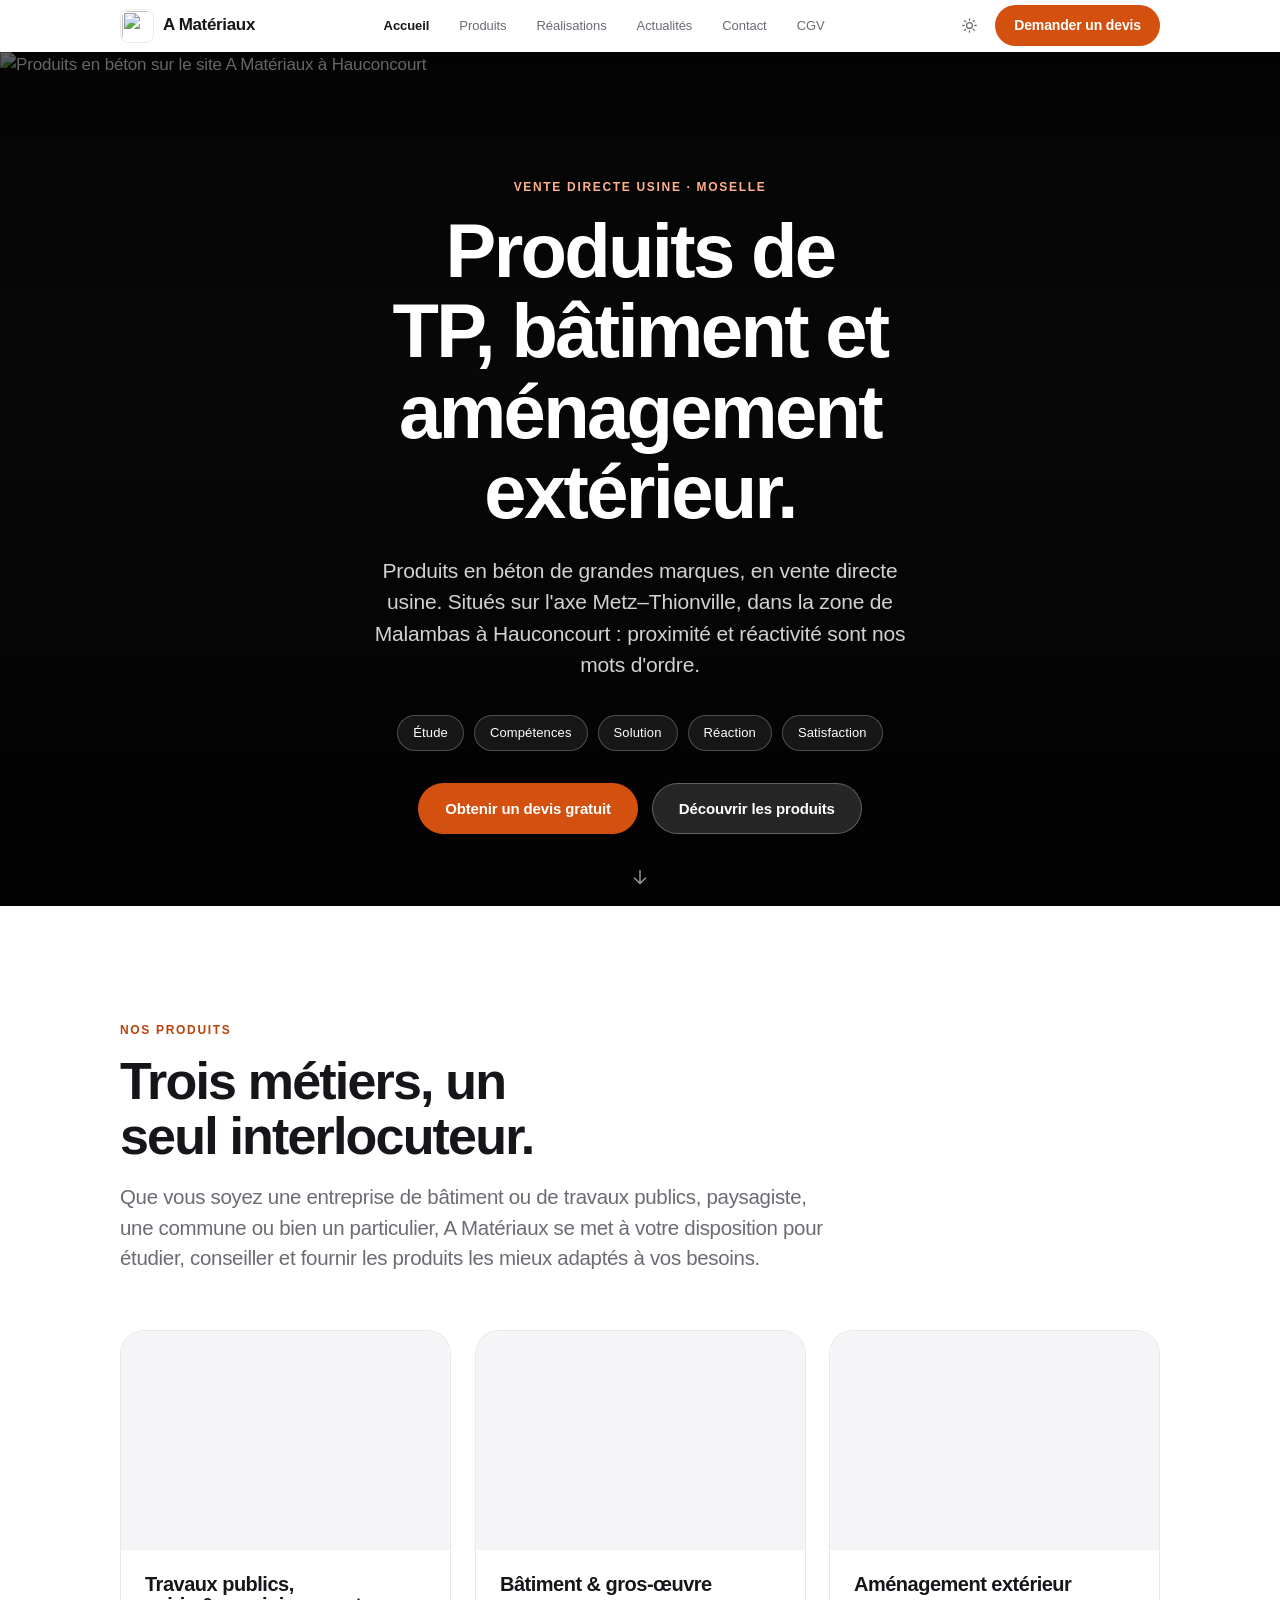
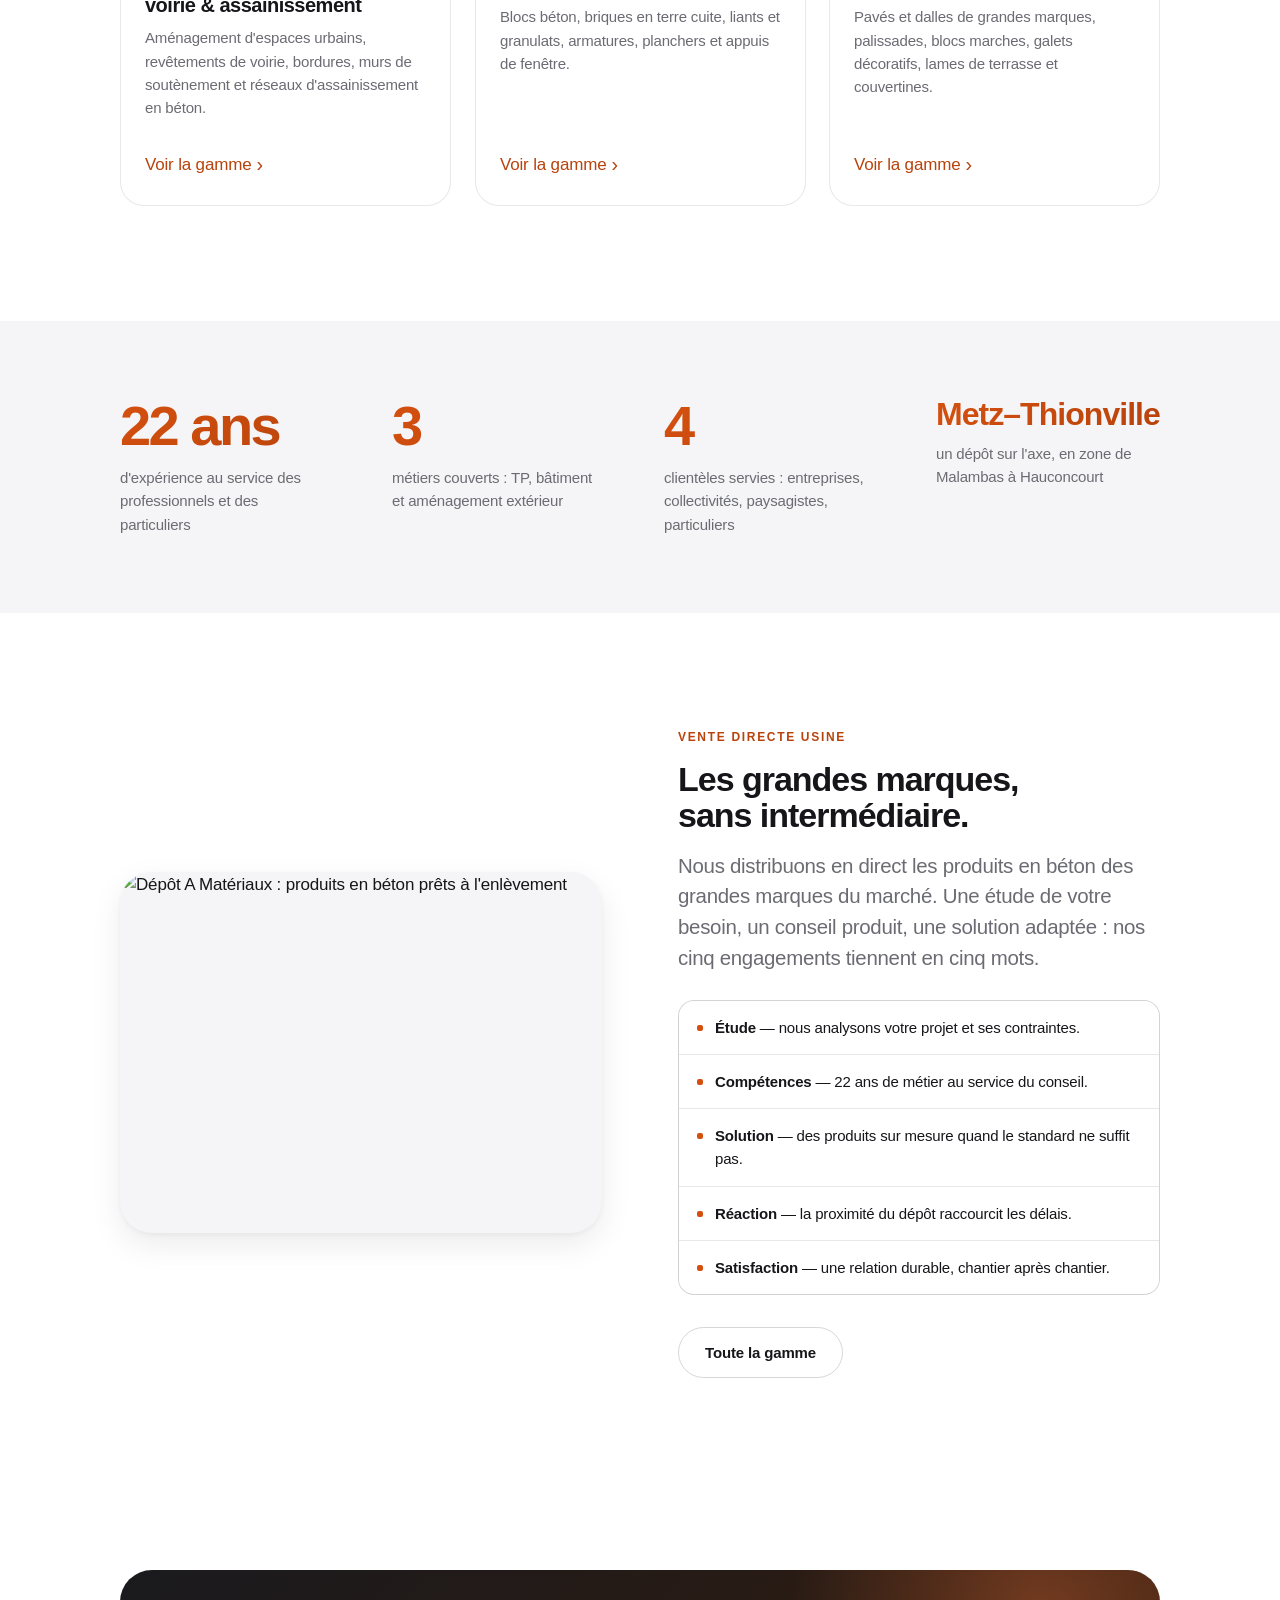
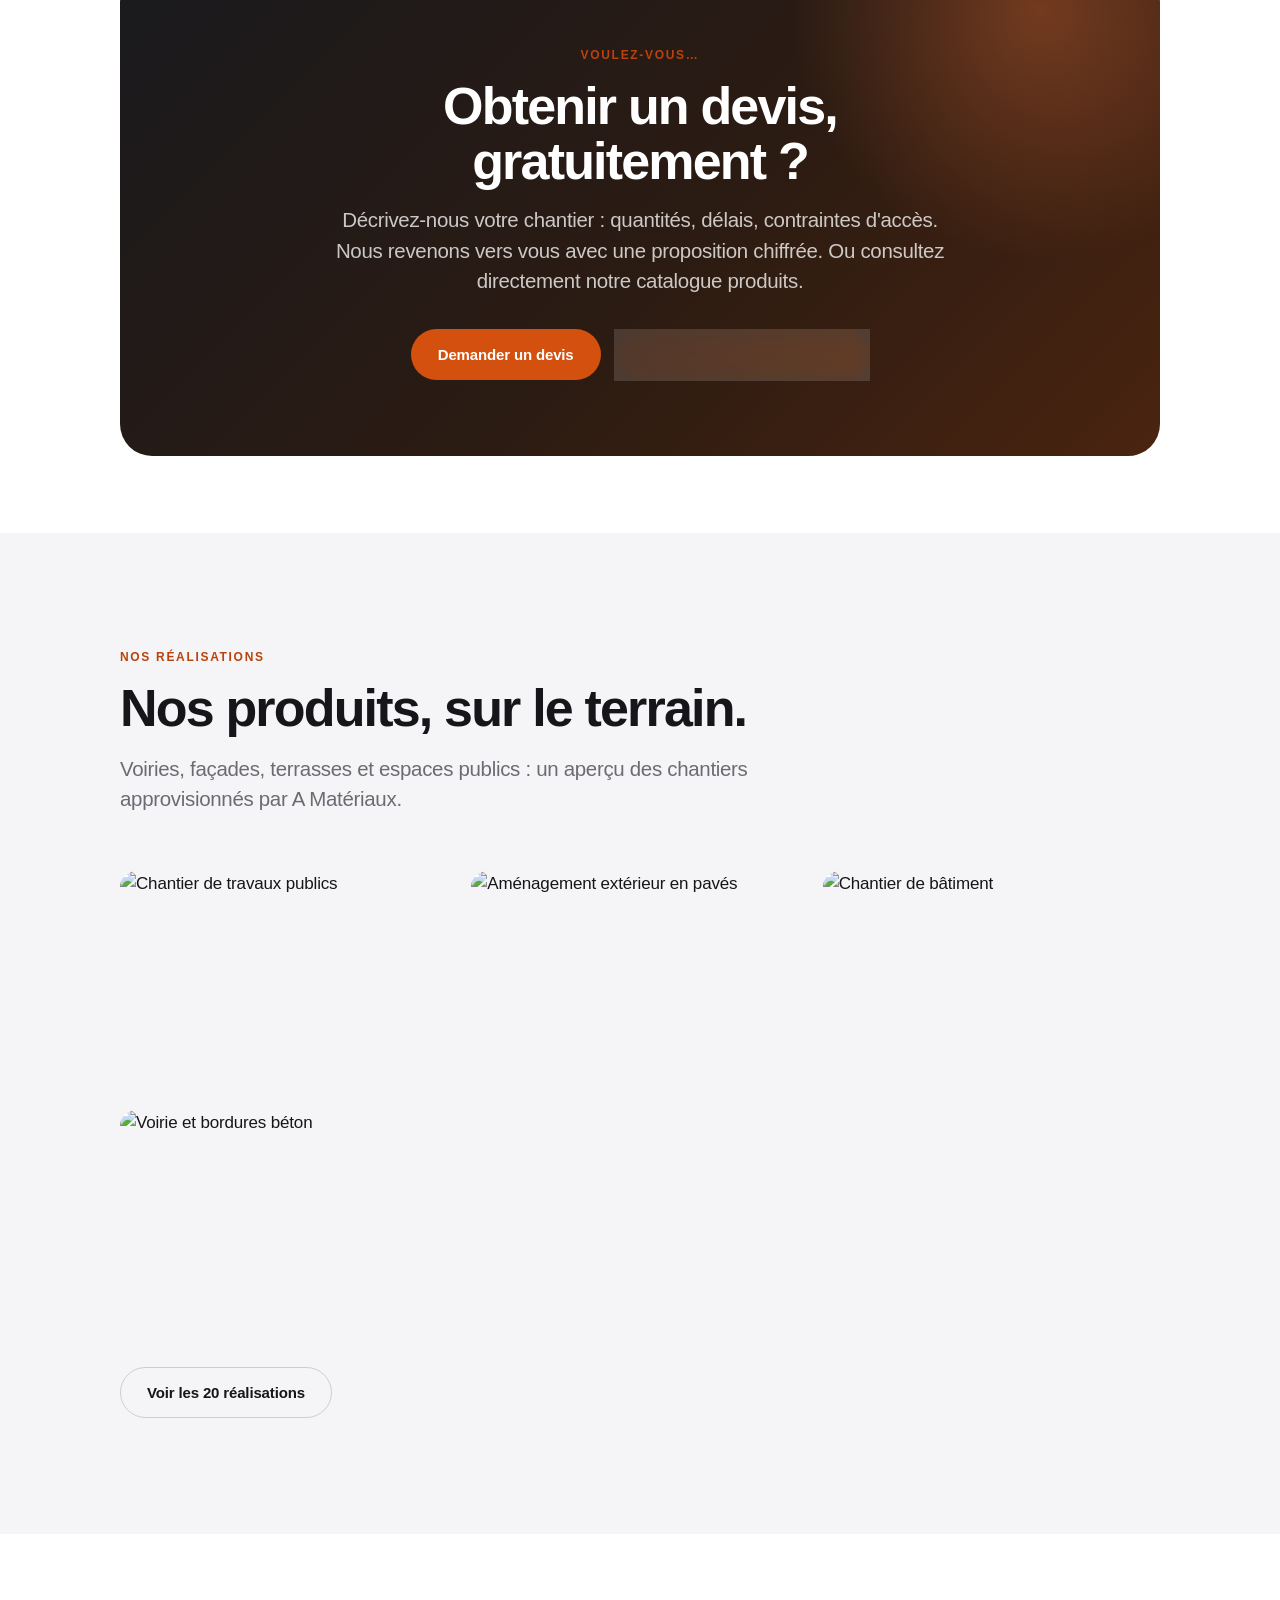
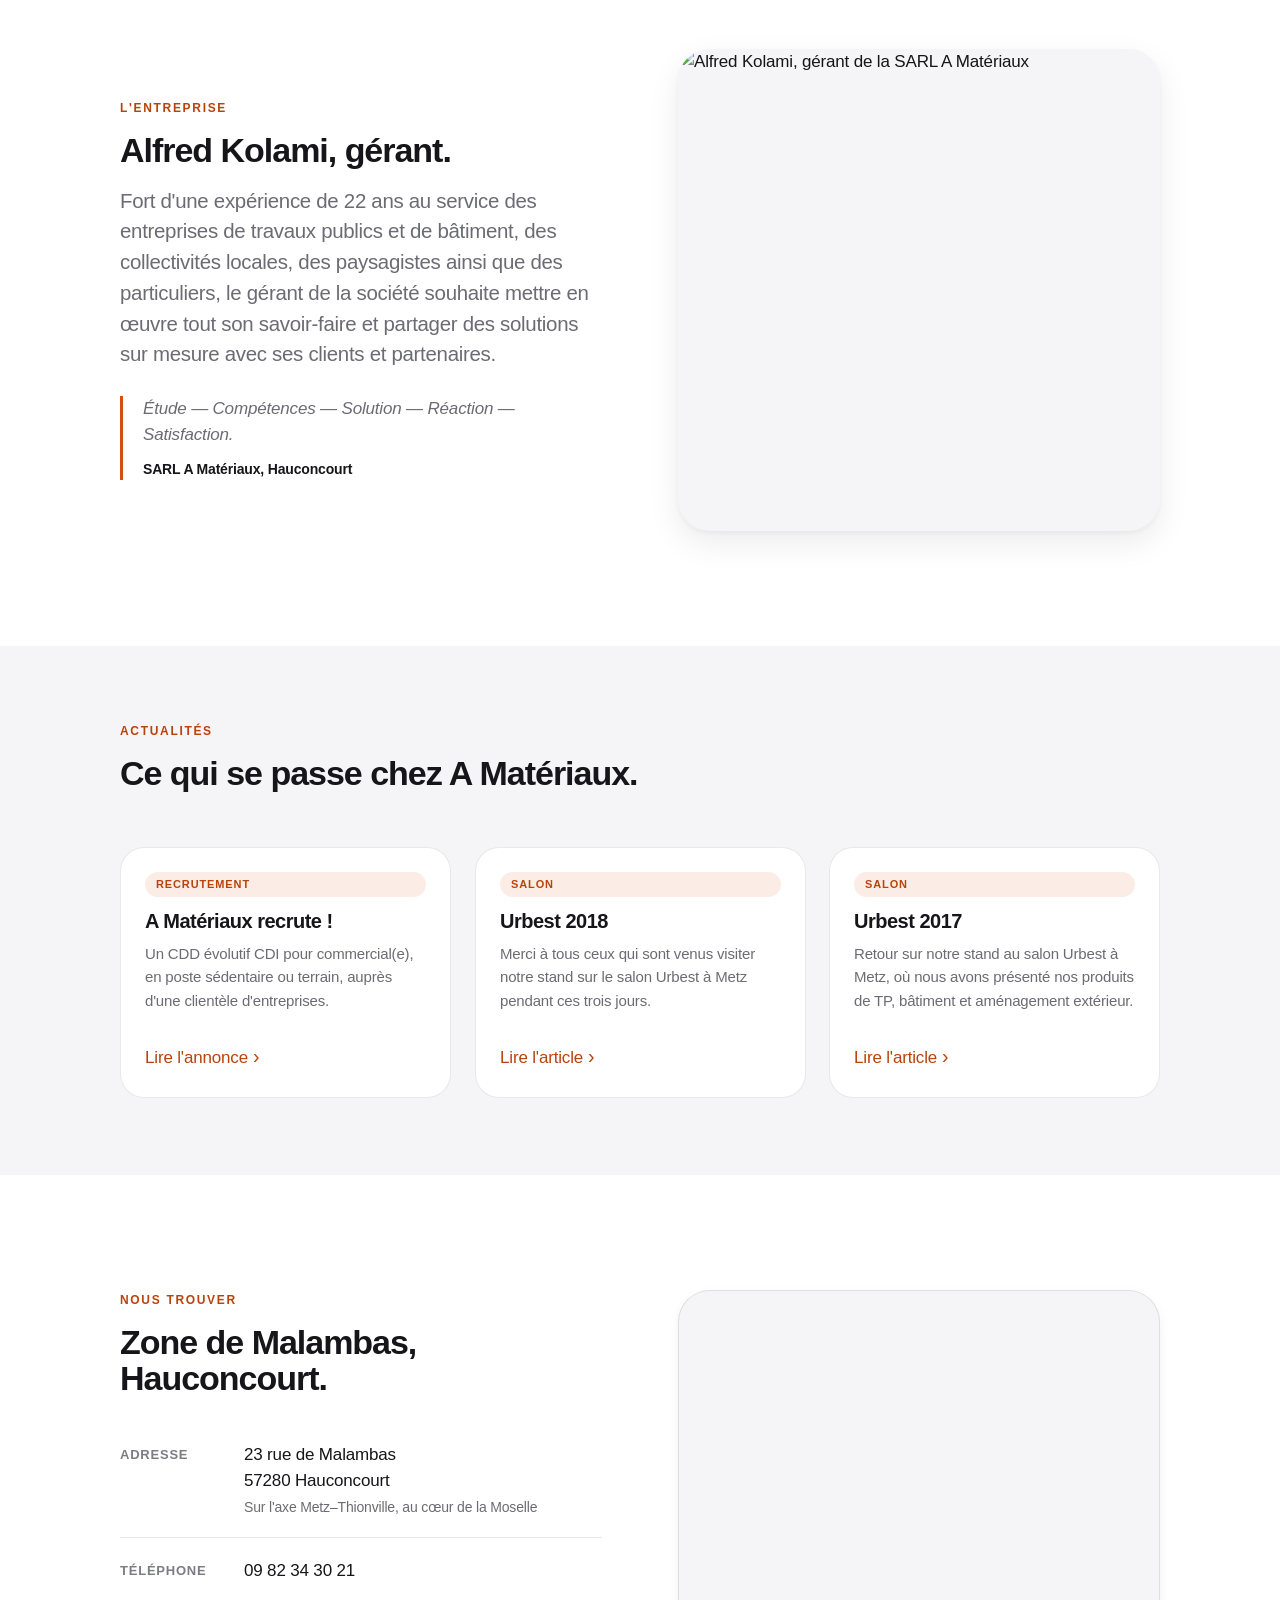
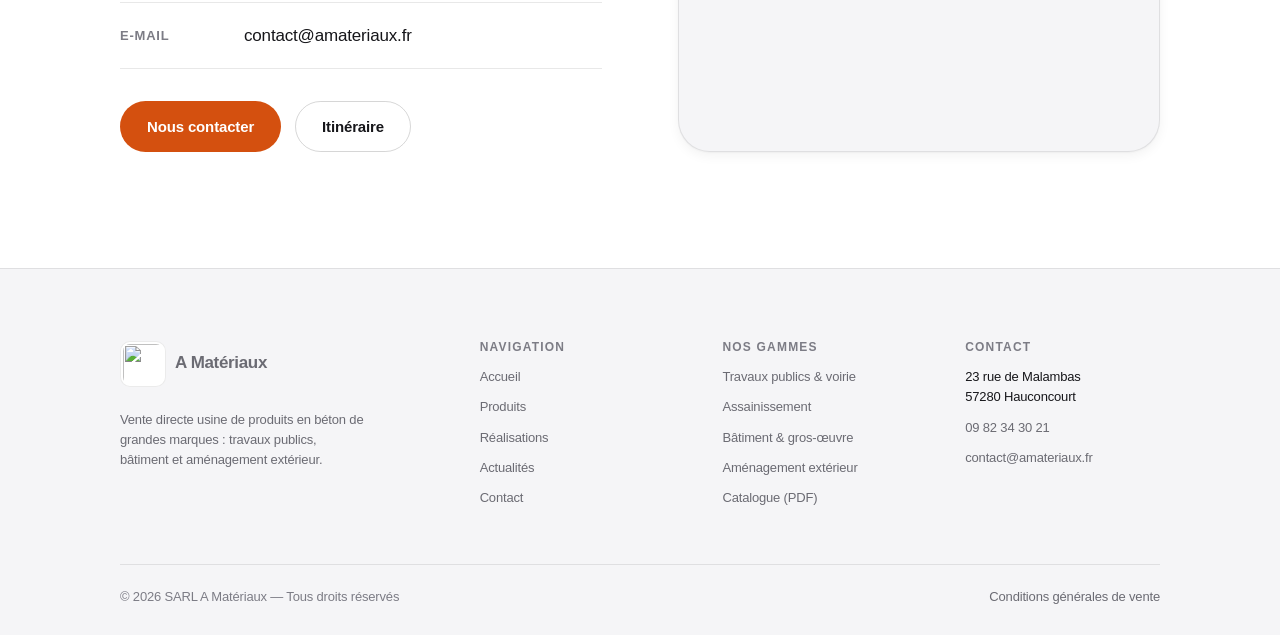
==== index.html @ 61d03fa9 "Add files via upload" ====
<!DOCTYPE html>
<html lang="fr">
<head>
<meta charset="utf-8">
<meta name="viewport" content="width=device-width, initial-scale=1">
<title>A Matériaux — Produits de TP, bâtiment et aménagement extérieur en Moselle</title>
<meta name="description" content="Vente directe usine de produits en béton de grandes marques. Travaux publics, voirie et assainissement, bâtiment et gros-œuvre, aménagement extérieur. Zone de Malambas à Hauconcourt, sur l'axe Metz–Thionville.">
<meta name="theme-color" content="#ffffff" media="(prefers-color-scheme: light)">
<meta name="theme-color" content="#000000" media="(prefers-color-scheme: dark)">
<meta property="og:type" content="website">
<meta property="og:locale" content="fr_FR">
<meta property="og:title" content="A Matériaux — Produits de TP, bâtiment et aménagement extérieur">
<meta property="og:description" content="Vente directe usine de produits en béton de grandes marques, au cœur de la Moselle.">
<link rel="icon" href="https://amateriaux.fr/wp-content/uploads/2015/04/Logo-jpg-150x150.jpg" type="image/jpeg">
<link rel="apple-touch-icon" href="https://amateriaux.fr/wp-content/uploads/2015/04/Logo-jpg-300x300.jpg">
<link rel="stylesheet" href="assets/css/style.css">
<script>document.documentElement.classList.add('js');</script>
<script type="application/ld+json">
{
  "@context": "https://schema.org",
  "@type": "HardwareStore",
  "name": "A Matériaux",
  "legalName": "SARL A Matériaux",
  "description": "Vente directe usine de produits en béton de grandes marques : travaux publics, voirie et assainissement, bâtiment et gros-œuvre, aménagement extérieur.",
  "telephone": "+33982343021",
  "email": "contact@amateriaux.fr",
  "address": {
    "@type": "PostalAddress",
    "streetAddress": "23 rue de Malambas",
    "postalCode": "57280",
    "addressLocality": "Hauconcourt",
    "addressRegion": "Moselle",
    "addressCountry": "FR"
  },
  "areaServed": "Moselle, Grand Est"
}
</script>
</head>
<body>

<a class="skip-link" href="#main">Aller au contenu</a>

<!-- ==================== NAVIGATION ==================== -->
<header class="nav">
  <div class="nav__inner">
    <a class="brand" href="index.html" aria-label="A Matériaux — accueil">
      <img class="brand__logo" src="https://amateriaux.fr/wp-content/uploads/2015/04/Logo-jpg-300x300.jpg"
           alt="" width="300" height="300" fetchpriority="high">
      <span class="brand__name">A&nbsp;Matériaux</span>
    </a>

    <nav aria-label="Navigation principale">
      <ul class="nav__links">
        <li><a href="index.html" aria-current="page">Accueil</a></li>
        <li><a href="produits.html">Produits</a></li>
        <li><a href="realisations.html">Réalisations</a></li>
        <li><a href="actualites.html">Actualités</a></li>
        <li><a href="contact.html">Contact</a></li>
        <li><a href="cgv.html">CGV</a></li>
      </ul>
    </nav>

    <div class="nav__actions">
      <button class="icon-btn" type="button" data-theme-toggle aria-label="Changer de thème">
        <svg viewBox="0 0 24 24" fill="none" stroke="currentColor" stroke-width="1.8" stroke-linecap="round" aria-hidden="true">
          <circle cx="12" cy="12" r="4.2"/>
          <path d="M12 2.5v2M12 19.5v2M2.5 12h2M19.5 12h2M5.2 5.2l1.4 1.4M17.4 17.4l1.4 1.4M18.8 5.2l-1.4 1.4M6.6 17.4l-1.4 1.4"/>
        </svg>
      </button>
      <a class="btn btn--sm nav__cta" href="contact.html#devis">Demander un devis</a>
      <button class="icon-btn nav__burger" type="button" data-burger aria-expanded="false" aria-controls="menu-mobile" aria-label="Ouvrir le menu">
        <svg viewBox="0 0 24 24" fill="none" stroke="currentColor" stroke-width="1.8" stroke-linecap="round" aria-hidden="true">
          <path d="M4 8h16M4 16h16"/>
        </svg>
      </button>
    </div>
  </div>
</header>

<div class="nav__drawer" id="menu-mobile" data-drawer>
  <ul>
    <li><a href="index.html">Accueil</a></li>
    <li><a href="produits.html">Produits</a></li>
    <li><a href="realisations.html">Réalisations</a></li>
    <li><a href="actualites.html">Actualités</a></li>
    <li><a href="contact.html">Contact</a></li>
    <li><a href="cgv.html">CGV</a></li>
  </ul>
  <a class="btn" href="contact.html#devis">Demander un devis</a>
</div>

<main id="main">

  <!-- ==================== HERO ==================== -->
  <section class="hero">
    <div class="hero__media">
      <img src="https://amateriaux.fr/wp-content/uploads/2019/11/c39a00e4-5cff-4b81-8df5-acb361e67cd7.jpg"
           alt="Produits en béton sur le site A Matériaux à Hauconcourt"
           width="1600" height="800" fetchpriority="high">
    </div>
    <div class="hero__inner">
      <span class="eyebrow">Vente directe usine · Moselle</span>
      <h1 class="t-hero hero__title">Produits de TP, bâtiment et aménagement extérieur.</h1>
      <p class="hero__lead">
        Produits en béton de grandes marques, en vente directe usine. Situés sur l'axe
        Metz–Thionville, dans la zone de Malambas à Hauconcourt&nbsp;: proximité et
        réactivité sont nos mots d'ordre.
      </p>
      <ul class="hero__values">
        <li>Étude</li>
        <li>Compétences</li>
        <li>Solution</li>
        <li>Réaction</li>
        <li>Satisfaction</li>
      </ul>
      <div class="btn-row center">
        <a class="btn" href="contact.html#devis">Obtenir un devis gratuit</a>
        <a class="btn btn--on-dark" href="produits.html">Découvrir les produits</a>
      </div>
    </div>
    <svg class="hero__scroll" width="22" height="22" viewBox="0 0 24 24" fill="none" stroke="currentColor" stroke-width="1.6" stroke-linecap="round" aria-hidden="true">
      <path d="M12 5v13M6 13l6 6 6-6"/>
    </svg>
  </section>

  <!-- ==================== TROIS MÉTIERS ==================== -->
  <section class="section" id="metiers">
    <div class="wrap">
      <div class="section-head reveal">
        <span class="eyebrow">Nos produits</span>
        <h2 class="t-display">Trois métiers, un seul interlocuteur.</h2>
        <p class="lead">
          Que vous soyez une entreprise de bâtiment ou de travaux publics, paysagiste,
          une commune ou bien un particulier, A Matériaux se met à votre disposition pour
          étudier, conseiller et fournir les produits les mieux adaptés à vos besoins.
        </p>
      </div>

      <div class="grid grid--3">
        <article class="card reveal">
          <div class="card__media">
            <img src="https://amateriaux.fr/wp-content/uploads/2019/11/TP-1024x683.jpg"
                 srcset="https://amateriaux.fr/wp-content/uploads/2019/11/TP-300x200.jpg 300w,
                         https://amateriaux.fr/wp-content/uploads/2019/11/TP-1024x683.jpg 1024w"
                 sizes="(max-width: 620px) 92vw, (max-width: 900px) 46vw, 350px"
                 alt="Chantier de voirie réalisé avec des produits A Matériaux"
                 width="1024" height="683" loading="lazy" decoding="async">
          </div>
          <div class="card__body">
            <h3>Travaux publics, voirie&nbsp;&amp; assainissement</h3>
            <p>Aménagement d'espaces urbains, revêtements de voirie, bordures, murs de
               soutènement et réseaux d'assainissement en béton.</p>
            <span class="link">Voir la gamme</span>
          </div>
          <a class="card__link" href="produits.html#tp" aria-label="Voir la gamme travaux publics, voirie et assainissement"></a>
        </article>

        <article class="card reveal" data-delay="1">
          <div class="card__media">
            <img src="https://amateriaux.fr/wp-content/uploads/2019/11/Batiment-1024x681.jpg"
                 srcset="https://amateriaux.fr/wp-content/uploads/2019/11/Batiment-300x199.jpg 300w,
                         https://amateriaux.fr/wp-content/uploads/2019/11/Batiment-1024x681.jpg 1024w"
                 sizes="(max-width: 620px) 92vw, (max-width: 900px) 46vw, 350px"
                 alt="Blocs béton et matériaux de gros-œuvre"
                 width="1024" height="681" loading="lazy" decoding="async">
          </div>
          <div class="card__body">
            <h3>Bâtiment&nbsp;&amp; gros-œuvre</h3>
            <p>Blocs béton, briques en terre cuite, liants et granulats, armatures,
               planchers et appuis de fenêtre.</p>
            <span class="link">Voir la gamme</span>
          </div>
          <a class="card__link" href="produits.html#batiment" aria-label="Voir la gamme bâtiment et gros-œuvre"></a>
        </article>

        <article class="card reveal" data-delay="2">
          <div class="card__media">
            <img src="https://amateriaux.fr/wp-content/uploads/2019/11/Am%C3%A9nagement-ext%C3%A9rieur-1024x673.jpg"
                 srcset="https://amateriaux.fr/wp-content/uploads/2019/11/Am%C3%A9nagement-ext%C3%A9rieur-300x197.jpg 300w,
                         https://amateriaux.fr/wp-content/uploads/2019/11/Am%C3%A9nagement-ext%C3%A9rieur-1024x673.jpg 1024w"
                 sizes="(max-width: 620px) 92vw, (max-width: 900px) 46vw, 350px"
                 alt="Terrasse et allée en pavés de grandes marques"
                 width="1024" height="673" loading="lazy" decoding="async">
          </div>
          <div class="card__body">
            <h3>Aménagement extérieur</h3>
            <p>Pavés et dalles de grandes marques, palissades, blocs marches, galets
               décoratifs, lames de terrasse et couvertines.</p>
            <span class="link">Voir la gamme</span>
          </div>
          <a class="card__link" href="produits.html#exterieur" aria-label="Voir la gamme aménagement extérieur"></a>
        </article>
      </div>
    </div>
  </section>

  <!-- ==================== CHIFFRES ==================== -->
  <section class="section section--soft section--tight">
    <div class="wrap">
      <div class="stats">
        <div class="stat reveal">
          <span class="stat__value">22 ans</span>
          <span class="stat__label">d'expérience au service des professionnels et des particuliers</span>
        </div>
        <div class="stat reveal" data-delay="1">
          <span class="stat__value">3</span>
          <span class="stat__label">métiers couverts&nbsp;: TP, bâtiment et aménagement extérieur</span>
        </div>
        <div class="stat reveal" data-delay="2">
          <span class="stat__value">4</span>
          <span class="stat__label">clientèles servies&nbsp;: entreprises, collectivités, paysagistes, particuliers</span>
        </div>
        <div class="stat reveal" data-delay="3">
          <span class="stat__value stat__value--sm">Metz–Thionville</span>
          <span class="stat__label">un dépôt sur l'axe, en zone de Malambas à Hauconcourt</span>
        </div>
      </div>
    </div>
  </section>

  <!-- ==================== VENTE DIRECTE USINE ==================== -->
  <section class="section">
    <div class="wrap">
      <div class="split">
        <div class="split__media reveal">
          <img src="https://amateriaux.fr/wp-content/uploads/2019/11/6ea043e9-4549-4bd9-bc69-54152844ed33.jpg"
               alt="Dépôt A Matériaux : produits en béton prêts à l'enlèvement"
               width="1600" height="800" loading="lazy" decoding="async">
        </div>
        <div class="reveal" data-delay="1">
          <span class="eyebrow">Vente directe usine</span>
          <h2 class="t-title">Les grandes marques, sans intermédiaire.</h2>
          <p class="lead" style="margin-top:18px">
            Nous distribuons en direct les produits en béton des grandes marques du
            marché. Une étude de votre besoin, un conseil produit, une solution
            adaptée&nbsp;: nos cinq engagements tiennent en cinq mots.
          </p>
          <ul class="spec" style="margin-top:26px">
            <li><span><strong>Étude</strong>&nbsp;— nous analysons votre projet et ses contraintes.</span></li>
            <li><span><strong>Compétences</strong>&nbsp;— 22 ans de métier au service du conseil.</span></li>
            <li><span><strong>Solution</strong>&nbsp;— des produits sur mesure quand le standard ne suffit pas.</span></li>
            <li><span><strong>Réaction</strong>&nbsp;— la proximité du dépôt raccourcit les délais.</span></li>
            <li><span><strong>Satisfaction</strong>&nbsp;— une relation durable, chantier après chantier.</span></li>
          </ul>
          <div class="btn-row">
            <a class="btn btn--ghost" href="produits.html">Toute la gamme</a>
          </div>
        </div>
      </div>
    </div>
  </section>

  <!-- ==================== CTA DEVIS / CATALOGUE ==================== -->
  <section class="section section--tight" id="devis">
    <div class="wrap">
      <div class="cta reveal">
        <div class="cta__inner">
          <span class="eyebrow">Voulez-vous…</span>
          <h2 class="t-display">Obtenir un devis, gratuitement&nbsp;?</h2>
          <p class="lead">
            Décrivez-nous votre chantier&nbsp;: quantités, délais, contraintes d'accès.
            Nous revenons vers vous avec une proposition chiffrée. Ou consultez
            directement notre catalogue produits.
          </p>
          <div class="btn-row center">
            <a class="btn" href="contact.html#devis">Demander un devis</a>
            <a class="btn btn--on-dark" href="https://amateriaux.fr/wp-content/uploads/2016/08/catalogue-A-Materiaux-2016-ok.pdf" target="_blank" rel="noopener">
              Catalogue A Matériaux (PDF)
            </a>
          </div>
        </div>
      </div>
    </div>
  </section>

  <!-- ==================== RÉALISATIONS ==================== -->
  <section class="section section--soft">
    <div class="wrap">
      <div class="section-head reveal">
        <span class="eyebrow">Nos réalisations</span>
        <h2 class="t-display">Nos produits, sur le terrain.</h2>
        <p class="lead">Voiries, façades, terrasses et espaces publics&nbsp;: un aperçu des
           chantiers approvisionnés par A Matériaux.</p>
      </div>

      <div class="gallery reveal" data-delay="1">
        <a class="shot" style="cursor:pointer" href="realisations.html" aria-label="Voir toutes les réalisations">
          <img src="https://amateriaux.fr/wp-content/uploads/2017/05/TP11-480x320.jpeg" alt="Chantier de travaux publics" loading="lazy" decoding="async">
        </a>
        <a class="shot" style="cursor:pointer" href="realisations.html" aria-label="Voir toutes les réalisations">
          <img src="https://amateriaux.fr/wp-content/uploads/2017/10/AE3-480x320.jpeg" alt="Aménagement extérieur en pavés" loading="lazy" decoding="async">
        </a>
        <a class="shot" style="cursor:pointer" href="realisations.html" aria-label="Voir toutes les réalisations">
          <img src="https://amateriaux.fr/wp-content/uploads/2016/10/Bat1-480x320.jpeg" alt="Chantier de bâtiment" loading="lazy" decoding="async">
        </a>
        <a class="shot" style="cursor:pointer" href="realisations.html" aria-label="Voir toutes les réalisations">
          <img src="https://amateriaux.fr/wp-content/uploads/2016/12/bloggif_5851c5802b0c0-480x320.jpeg" alt="Voirie et bordures béton" loading="lazy" decoding="async">
        </a>
      </div>

      <div class="btn-row reveal" data-delay="2">
        <a class="btn btn--ghost" href="realisations.html">Voir les 20 réalisations</a>
      </div>
    </div>
  </section>

  <!-- ==================== LE GÉRANT ==================== -->
  <section class="section">
    <div class="wrap">
      <div class="split split--flip">
        <div class="split__media split__media--portrait reveal">
          <img src="https://amateriaux.fr/wp-content/uploads/2015/03/fredi2-687x1024.jpg"
               alt="Alfred Kolami, gérant de la SARL A Matériaux"
               width="687" height="1024" loading="lazy" decoding="async">
        </div>
        <div class="reveal" data-delay="1">
          <span class="eyebrow">L'entreprise</span>
          <h2 class="t-title">Alfred Kolami, gérant.</h2>
          <p class="lead" style="margin-top:18px">
            Fort d'une expérience de 22 ans au service des entreprises de travaux publics
            et de bâtiment, des collectivités locales, des paysagistes ainsi que des
            particuliers, le gérant de la société souhaite mettre en œuvre tout son
            savoir-faire et partager des solutions sur mesure avec ses clients et
            partenaires.
          </p>
          <blockquote class="quote">
            Étude — Compétences — Solution — Réaction — Satisfaction.
            <cite>SARL A Matériaux, Hauconcourt</cite>
          </blockquote>
        </div>
      </div>
    </div>
  </section>

  <!-- ==================== ACTUALITÉS ==================== -->
  <section class="section section--tight section--soft">
    <div class="wrap">
      <div class="section-head reveal">
        <span class="eyebrow">Actualités</span>
        <h2 class="t-title">Ce qui se passe chez A Matériaux.</h2>
      </div>

      <div class="grid grid--3">
        <article class="card reveal">
          <div class="card__body">
            <span class="badge">Recrutement</span>
            <h3 style="margin-top:14px">A Matériaux recrute&nbsp;!</h3>
            <p>Un CDD évolutif CDI pour commercial(e), en poste sédentaire ou terrain,
               auprès d'une clientèle d'entreprises.</p>
            <a class="link" href="actualites.html#recrutement">Lire l'annonce</a>
          </div>
        </article>
        <article class="card reveal" data-delay="1">
          <div class="card__body">
            <span class="badge">Salon</span>
            <h3 style="margin-top:14px">Urbest 2018</h3>
            <p>Merci à tous ceux qui sont venus visiter notre stand sur le salon Urbest
               à Metz pendant ces trois jours.</p>
            <a class="link" href="actualites.html#urbest-2018">Lire l'article</a>
          </div>
        </article>
        <article class="card reveal" data-delay="2">
          <div class="card__body">
            <span class="badge">Salon</span>
            <h3 style="margin-top:14px">Urbest 2017</h3>
            <p>Retour sur notre stand au salon Urbest à Metz, où nous avons présenté nos
               produits de TP, bâtiment et aménagement extérieur.</p>
            <a class="link" href="actualites.html#urbest-2017">Lire l'article</a>
          </div>
        </article>
      </div>
    </div>
  </section>

  <!-- ==================== NOUS TROUVER ==================== -->
  <section class="section" id="nous-trouver">
    <div class="wrap">
      <div class="split">
        <div class="reveal">
          <span class="eyebrow">Nous trouver</span>
          <h2 class="t-title">Zone de Malambas, Hauconcourt.</h2>
          <dl class="info-list" style="margin-top:28px">
            <div>
              <dt>Adresse</dt>
              <dd>23 rue de Malambas<br>57280 Hauconcourt
                <span class="sub">Sur l'axe Metz–Thionville, au cœur de la Moselle</span>
              </dd>
            </div>
            <div>
              <dt>Téléphone</dt>
              <dd><a href="tel:+33982343021">09 82 34 30 21</a></dd>
            </div>
            <div>
              <dt>E-mail</dt>
              <dd><a href="mailto:contact@amateriaux.fr">contact@amateriaux.fr</a></dd>
            </div>
          </dl>
          <div class="btn-row">
            <a class="btn" href="contact.html">Nous contacter</a>
            <a class="btn btn--ghost" href="https://www.google.com/maps/search/?api=1&query=23+Rue+de+Malambas+57280+Hauconcourt" target="_blank" rel="noopener">Itinéraire</a>
          </div>
        </div>
        <div class="map reveal" data-delay="1">
          <iframe
            src="https://www.google.com/maps/embed?pb=!1m14!1m8!1m3!1d20851.97925030073!2d6.1904429!3d49.2100932!3m2!1i1024!2i768!4f13.1!3m3!1m2!1s0x479520b29682624d%3A0x3b485292dce20d45!2s23+Rue+de+Malambas%2C+57280+Hauconcourt!5e0!3m2!1sfr!2sfr!4v1426884749634"
            title="Carte : 23 rue de Malambas, 57280 Hauconcourt"
            loading="lazy" referrerpolicy="no-referrer-when-downgrade"></iframe>
        </div>
      </div>
    </div>
  </section>

</main>

<!-- ==================== FOOTER ==================== -->
<footer class="footer">
  <div class="wrap">
    <div class="footer__grid">
      <div class="footer__about">
        <a class="brand" href="index.html">
          <img class="brand__logo brand__logo--lg" src="https://amateriaux.fr/wp-content/uploads/2015/04/Logo-jpg-300x300.jpg"
               alt="" width="300" height="300" loading="lazy">
          <span class="brand__name">A&nbsp;Matériaux</span>
        </a>
        <p>Vente directe usine de produits en béton de grandes marques&nbsp;: travaux
           publics, bâtiment et aménagement extérieur.</p>
      </div>

      <div>
        <h4>Navigation</h4>
        <ul>
          <li><a href="index.html">Accueil</a></li>
          <li><a href="produits.html">Produits</a></li>
          <li><a href="realisations.html">Réalisations</a></li>
          <li><a href="actualites.html">Actualités</a></li>
          <li><a href="contact.html">Contact</a></li>
        </ul>
      </div>

      <div>
        <h4>Nos gammes</h4>
        <ul>
          <li><a href="produits.html#tp">Travaux publics &amp; voirie</a></li>
          <li><a href="produits.html#tp">Assainissement</a></li>
          <li><a href="produits.html#batiment">Bâtiment &amp; gros-œuvre</a></li>
          <li><a href="produits.html#exterieur">Aménagement extérieur</a></li>
          <li><a href="https://amateriaux.fr/wp-content/uploads/2016/08/catalogue-A-Materiaux-2016-ok.pdf" target="_blank" rel="noopener">Catalogue (PDF)</a></li>
        </ul>
      </div>

      <div>
        <h4>Contact</h4>
        <ul>
          <li>23 rue de Malambas<br>57280 Hauconcourt</li>
          <li><a href="tel:+33982343021">09 82 34 30 21</a></li>
          <li><a href="mailto:contact@amateriaux.fr">contact@amateriaux.fr</a></li>
        </ul>
      </div>
    </div>

    <div class="footer__bottom">
      <span>© <span data-year>2026</span> SARL A Matériaux — Tous droits réservés</span>
      <span><a href="cgv.html">Conditions générales de vente</a></span>
    </div>
  </div>
</footer>

<script src="assets/js/main.js" defer></script>
</body>
</html>
---- assets/css/style.css ----
/* ==========================================================================
   A MATÉRIAUX — Design system
   Palette neutre graphite + accent terracotta (rappel du béton / brique)
   ========================================================================== */

/* ---------- 1. Tokens ---------- */
:root {
  color-scheme: light dark;

  /* Surfaces */
  --bg:           #ffffff;
  --bg-soft:      #f5f5f7;
  --bg-elevated:  #ffffff;
  --bg-invert:    #0a0a0b;
  --bg-glass:     rgba(255, 255, 255, 0.72);

  /* Texte */
  --text:         #16161a;
  --text-soft:    #6b6b73;
  --text-faint:   #7c7c85;
  --text-invert:  #f5f5f7;

  /* Lignes */
  --line:         rgba(0, 0, 0, 0.09);
  --line-strong:  rgba(0, 0, 0, 0.16);

  /* Accent */
  --accent:       #d4500f;
  --accent-hover: #b8430c;
  --accent-soft:  rgba(212, 80, 15, 0.10);
  --accent-text:  #b8430c;

  /* Formes */
  --r-sm:  10px;
  --r-md:  16px;
  --r-lg:  24px;
  --r-xl:  32px;
  --r-pill: 980px;

  /* Ombres */
  --shadow-sm: 0 1px 2px rgba(0,0,0,.04), 0 4px 12px rgba(0,0,0,.05);
  --shadow-md: 0 2px 6px rgba(0,0,0,.05), 0 12px 32px rgba(0,0,0,.08);
  --shadow-lg: 0 4px 12px rgba(0,0,0,.06), 0 24px 64px rgba(0,0,0,.12);

  /* Layout */
  --maxw:      1120px;
  --maxw-text: 720px;
  --nav-h:     52px;
  --gutter:    clamp(20px, 5vw, 40px);

  /* Motion */
  --ease: cubic-bezier(.24, .8, .32, 1);
}

/* Thème sombre automatique (réglage système), sauf choix explicite « clair » */
@media (prefers-color-scheme: dark) {
  :root:not([data-theme="light"]) {
    --bg:          #000000;
    --bg-soft:     #0e0e10;
    --bg-elevated: #17171a;
    --bg-invert:   #17171a;
    --bg-glass:    rgba(10, 10, 11, 0.72);
    --text:        #f5f5f7;
    --text-soft:   #a1a1a8;
    --text-faint:  #8e8e96;
    --line:        rgba(255, 255, 255, 0.12);
    --line-strong: rgba(255, 255, 255, 0.22);
    --accent:      #ff7a3d;
    --accent-hover:#ff9366;
    --accent-soft: rgba(255, 122, 61, 0.14);
    --accent-text: #ff9366;
    --shadow-sm: 0 1px 2px rgba(0,0,0,.4), 0 4px 12px rgba(0,0,0,.3);
    --shadow-md: 0 2px 6px rgba(0,0,0,.4), 0 12px 32px rgba(0,0,0,.45);
    --shadow-lg: 0 4px 12px rgba(0,0,0,.5), 0 24px 64px rgba(0,0,0,.6);
  }
}

:root[data-theme="dark"] {
  --bg:          #000000;
  --bg-soft:     #0e0e10;
  --bg-elevated: #17171a;
  --bg-invert:   #17171a;
  --bg-glass:    rgba(10, 10, 11, 0.72);
  --text:        #f5f5f7;
  --text-soft:   #a1a1a8;
  --text-faint:  #8e8e96;
  --line:        rgba(255, 255, 255, 0.12);
  --line-strong: rgba(255, 255, 255, 0.22);
  --accent:      #ff7a3d;
  --accent-hover:#ff9366;
  --accent-soft: rgba(255, 122, 61, 0.14);
  --accent-text: #ff9366;
  --shadow-sm: 0 1px 2px rgba(0,0,0,.4), 0 4px 12px rgba(0,0,0,.3);
  --shadow-md: 0 2px 6px rgba(0,0,0,.4), 0 12px 32px rgba(0,0,0,.45);
  --shadow-lg: 0 4px 12px rgba(0,0,0,.5), 0 24px 64px rgba(0,0,0,.6);
}

/* ---------- 2. Reset ---------- */
*, *::before, *::after { box-sizing: border-box; }

html {
  -webkit-text-size-adjust: 100%;
  scroll-behavior: smooth;
  scroll-padding-top: calc(var(--nav-h) + 16px);
}

body {
  margin: 0;
  background: var(--bg);
  color: var(--text);
  font-family: -apple-system, BlinkMacSystemFont, "SF Pro Display", "SF Pro Text",
               "Segoe UI Variable Display", "Segoe UI", Inter, Roboto,
               "Helvetica Neue", Arial, sans-serif;
  font-size: 17px;
  line-height: 1.55;
  letter-spacing: -0.01em;
  -webkit-font-smoothing: antialiased;
  -moz-osx-font-smoothing: grayscale;
  overflow-x: hidden;
}

img, svg, video { max-width: 100%; height: auto; display: block; }
[hidden] { display: none !important; }
a { color: inherit; text-decoration: none; }
button { font: inherit; color: inherit; }

:where(a, button, input, textarea, select, [tabindex]):focus-visible {
  outline: 2px solid var(--accent);
  outline-offset: 3px;
  border-radius: 4px;
}

/* ---------- 3. Typographie ---------- */
h1, h2, h3, h4 {
  margin: 0;
  font-weight: 700;
  letter-spacing: -0.035em;
  line-height: 1.06;
  text-wrap: balance;
}

.t-hero    { font-size: clamp(2.5rem, 7.2vw, 4.75rem); }
.t-display { font-size: clamp(2rem, 5vw, 3.25rem); }
.t-title   { font-size: clamp(1.5rem, 3vw, 2.125rem); letter-spacing: -0.03em; }
.t-sub     { font-size: clamp(1.125rem, 2vw, 1.375rem); letter-spacing: -0.02em; }

p { margin: 0 0 1em; }
p:last-child { margin-bottom: 0; }

.lead {
  font-size: clamp(1.0625rem, 1.6vw, 1.3125rem);
  line-height: 1.5;
  color: var(--text-soft);
  letter-spacing: -0.015em;
  text-wrap: pretty;
}

.eyebrow {
  display: block;
  font-size: 0.75rem;
  font-weight: 600;
  letter-spacing: 0.14em;
  text-transform: uppercase;
  color: var(--accent-text);
  margin-bottom: 14px;
}

.muted { color: var(--text-soft); }
.center { text-align: center; }

/* ---------- 4. Layout ---------- */
.wrap {
  width: 100%;
  max-width: var(--maxw);
  margin-inline: auto;
  padding-inline: var(--gutter);
}
.wrap--narrow { max-width: calc(var(--maxw-text) + 2 * 40px); }

.section { padding-block: clamp(64px, 9vw, 128px); }
.section--tight { padding-block: clamp(48px, 6vw, 80px); }
.section--soft { background: var(--bg-soft); }
.section--invert {
  background: var(--bg-invert);
  color: var(--text-invert);
}
.section--invert .lead,
.section--invert .muted { color: rgba(245, 245, 247, 0.66); }
.section--invert .eyebrow { color: #ff9366; }

.section-head { max-width: var(--maxw-text); margin-bottom: clamp(32px, 5vw, 56px); }
.section-head.center { margin-inline: auto; }
.section-head .lead { margin-top: 18px; }

.hr { height: 1px; background: var(--line); border: 0; margin: 0; }

/* ---------- 5. Boutons & liens ---------- */
.btn {
  --btn-bg: var(--accent);
  --btn-fg: #fff;
  display: inline-flex;
  align-items: center;
  justify-content: center;
  gap: 8px;
  padding: 13px 26px;
  border: 1px solid transparent;
  border-radius: var(--r-pill);
  background: var(--btn-bg);
  color: var(--btn-fg);
  font-size: 0.9375rem;
  font-weight: 600;
  letter-spacing: -0.01em;
  cursor: pointer;
  transition: background-color .25s var(--ease), transform .25s var(--ease),
              box-shadow .25s var(--ease), border-color .25s var(--ease);
  white-space: nowrap;
}
.btn:hover { --btn-bg: var(--accent-hover); transform: translateY(-1px); }
.btn:active { transform: translateY(0) scale(.985); }

.btn--ghost {
  --btn-bg: transparent;
  --btn-fg: var(--text);
  border-color: var(--line-strong);
}
.btn--ghost:hover { --btn-bg: var(--bg-soft); border-color: var(--text-faint); }

.btn--on-dark {
  --btn-bg: rgba(255,255,255,.14);
  --btn-fg: #fff;
  border-color: rgba(255,255,255,.28);
  backdrop-filter: saturate(180%) blur(14px);
  -webkit-backdrop-filter: saturate(180%) blur(14px);
}
.btn--on-dark:hover { --btn-bg: rgba(255,255,255,.24); }

.btn--sm { padding: 9px 18px; font-size: 0.875rem; }

.btn-row {
  display: flex;
  flex-wrap: wrap;
  gap: 14px;
  margin-top: 32px;
}
.btn-row.center { justify-content: center; }

.link {
  display: inline-flex;
  align-items: center;
  gap: 5px;
  color: var(--accent-text);
  font-weight: 500;
  transition: gap .2s var(--ease);
}
.link::after {
  content: "›";
  font-size: 1.15em;
  line-height: 1;
  transform: translateY(-1px);
  transition: transform .2s var(--ease);
}
.link:hover { gap: 9px; }
.link:hover::after { transform: translate(2px, -1px); }

/* ---------- 6. Navigation ---------- */
.nav {
  position: sticky;
  top: 0;
  z-index: 100;
  height: var(--nav-h);
  background: var(--bg-glass);
  backdrop-filter: saturate(180%) blur(20px);
  -webkit-backdrop-filter: saturate(180%) blur(20px);
  border-bottom: 1px solid transparent;
  transition: border-color .3s var(--ease), background-color .3s var(--ease);
}
.nav.is-scrolled { border-bottom-color: var(--line); }

.nav__inner {
  display: flex;
  align-items: center;
  justify-content: space-between;
  gap: 16px;
  height: 100%;
  max-width: var(--maxw);
  margin-inline: auto;
  padding-inline: var(--gutter);
}

.brand {
  display: inline-flex;
  align-items: center;
  gap: 9px;
  flex-shrink: 0;
}
/* Le logo est un JPEG sur fond blanc : la pastille blanche arrondie rend ce
   fond volontaire et tient sur les thèmes clair comme sombre. */
.brand__logo {
  width: 34px;
  height: 34px;
  flex: 0 0 auto;
  padding: 2px;
  border-radius: 8px;
  background: #fff;
  box-shadow: inset 0 0 0 1px rgba(0, 0, 0, .08);
  object-fit: contain;
}
.brand__logo--lg { width: 46px; height: 46px; border-radius: 10px; padding: 3px; }
.brand__name {
  font-size: 1.0625rem;
  font-weight: 700;
  letter-spacing: -0.02em;
}
.brand__name span { color: var(--text-soft); font-weight: 500; }

.nav__links {
  display: flex;
  align-items: center;
  gap: clamp(14px, 2.4vw, 30px);
  margin: 0;
  padding: 0;
  list-style: none;
}
.nav__links a {
  font-size: 0.8125rem;
  color: var(--text-soft);
  letter-spacing: -0.005em;
  transition: color .2s var(--ease);
}
.nav__links a:hover { color: var(--text); }
.nav__links a[aria-current="page"] { color: var(--text); font-weight: 600; }

.nav__actions { display: flex; align-items: center; gap: 10px; }

.icon-btn {
  display: inline-grid;
  place-items: center;
  width: 32px;
  height: 32px;
  border: 0;
  border-radius: 50%;
  background: transparent;
  color: var(--text-soft);
  cursor: pointer;
  transition: background-color .2s var(--ease), color .2s var(--ease);
}
.icon-btn:hover { background: var(--bg-soft); color: var(--text); }
.icon-btn svg { width: 17px; height: 17px; }

.nav__burger { display: none; }

.nav__drawer {
  position: fixed;
  inset: var(--nav-h) 0 auto 0;
  background: var(--bg);
  border-bottom: 1px solid var(--line);
  padding: 8px var(--gutter) 24px;
  transform: translateY(-8px);
  opacity: 0;
  pointer-events: none;
  transition: opacity .25s var(--ease), transform .25s var(--ease);
  z-index: 99;
}
.nav__drawer.is-open { opacity: 1; transform: none; pointer-events: auto; }
.nav__drawer ul { list-style: none; margin: 0; padding: 0; }
.nav__drawer a {
  display: block;
  padding: 15px 0;
  border-bottom: 1px solid var(--line);
  font-size: 1.375rem;
  font-weight: 600;
  letter-spacing: -0.025em;
}
.nav__drawer li:last-child a { border-bottom: 0; }
.nav__drawer .btn { margin-top: 20px; width: 100%; }

@media (max-width: 860px) {
  .nav__links { display: none; }
  .nav__burger { display: inline-grid; }
  .nav__cta { display: none; }
}

/* ---------- 7. Hero ---------- */
.hero {
  position: relative;
  display: grid;
  place-items: end center;
  min-height: min(88svh, 780px);
  padding: clamp(80px, 14vh, 160px) 0 clamp(48px, 8vh, 88px);
  overflow: hidden;
  background: #0a0a0b;
  color: #fff;
  isolation: isolate;
}
.hero__media {
  position: absolute;
  inset: 0;
  z-index: -2;
}
/* L'animation démarre seule : l'image reste visible même sans JavaScript. */
.hero__media img {
  width: 100%;
  height: 100%;
  object-fit: cover;
  animation: heroIn 1.6s var(--ease) both;
}
@keyframes heroIn {
  from { opacity: 0; transform: scale(1.05); }
  to   { opacity: 1; transform: scale(1); }
}
.hero__media::after {
  content: "";
  position: absolute;
  inset: 0;
  background:
    linear-gradient(180deg, rgba(0,0,0,.62) 0%, rgba(0,0,0,.18) 38%, rgba(0,0,0,.78) 100%);
}
.hero__inner {
  position: relative;
  width: 100%;
  max-width: var(--maxw);
  padding-inline: var(--gutter);
  text-align: center;
}
.hero .eyebrow { color: #ffb08a; }
.hero__title { max-width: 15ch; margin-inline: auto; }
.hero__lead {
  max-width: 46ch;
  margin: 22px auto 0;
  color: rgba(255,255,255,.82);
  font-size: clamp(1.0625rem, 1.7vw, 1.3125rem);
  line-height: 1.5;
}

.hero__values {
  display: flex;
  flex-wrap: wrap;
  justify-content: center;
  gap: 8px 10px;
  margin-top: 34px;
  padding: 0;
  list-style: none;
}
.hero__values li {
  padding: 7px 15px;
  border: 1px solid rgba(255,255,255,.24);
  border-radius: var(--r-pill);
  background: rgba(255,255,255,.08);
  backdrop-filter: blur(10px);
  -webkit-backdrop-filter: blur(10px);
  font-size: 0.8125rem;
  font-weight: 500;
  letter-spacing: .01em;
}

.hero__scroll {
  position: absolute;
  left: 50%;
  bottom: 18px;
  transform: translateX(-50%);
  color: rgba(255,255,255,.6);
  animation: bob 2.4s var(--ease) infinite;
}
@keyframes bob {
  0%, 100% { transform: translate(-50%, 0); }
  50%      { transform: translate(-50%, 6px); }
}

/* Hero secondaire (pages internes) */
.pagehead {
  padding: clamp(64px, 11vw, 132px) 0 clamp(32px, 5vw, 56px);
  border-bottom: 1px solid var(--line);
}
.pagehead__inner { max-width: var(--maxw-text); }
.pagehead .lead { margin-top: 20px; }

/* ---------- 8. Grilles & cartes ---------- */
.grid { display: grid; gap: clamp(16px, 2vw, 24px); }
.grid--2 { grid-template-columns: repeat(2, 1fr); }
.grid--3 { grid-template-columns: repeat(3, 1fr); }
.grid--4 { grid-template-columns: repeat(4, 1fr); }

@media (max-width: 900px) {
  .grid--3, .grid--4 { grid-template-columns: repeat(2, 1fr); }
}
@media (max-width: 620px) {
  .grid--2, .grid--3, .grid--4 { grid-template-columns: 1fr; }
}

.card {
  position: relative;
  display: flex;
  flex-direction: column;
  background: var(--bg-elevated);
  border: 1px solid var(--line);
  border-radius: var(--r-lg);
  overflow: hidden;
  transition: transform .4s var(--ease), box-shadow .4s var(--ease),
              border-color .4s var(--ease);
}
.card:hover {
  transform: translateY(-4px);
  box-shadow: var(--shadow-md);
  border-color: transparent;
}
.card__media {
  position: relative;
  aspect-ratio: 3 / 2;
  overflow: hidden;
  background: var(--bg-soft);
}
.card__media img {
  width: 100%;
  height: 100%;
  object-fit: cover;
  transition: transform .7s var(--ease);
}
.card:hover .card__media img { transform: scale(1.045); }
.card__body { padding: 24px 24px 26px; display: flex; flex-direction: column; flex: 1; }
.card__body h3 { margin-bottom: 10px; font-size: 1.25rem; letter-spacing: -0.025em; }
.card__body p { color: var(--text-soft); font-size: 0.9375rem; }
.card__body .link { margin-top: auto; padding-top: 18px; }
.card__link { position: absolute; inset: 0; z-index: 1; }

/* Carte gamme : liste de produits */
.spec {
  margin: 0;
  padding: 0;
  list-style: none;
  display: grid;
  gap: 1px;
  background: var(--line);
  border-radius: var(--r-md);
  overflow: hidden;
  border: 1px solid var(--line);
}
.spec li {
  display: flex;
  align-items: baseline;
  gap: 12px;
  padding: 15px 18px;
  background: var(--bg-elevated);
  font-size: 0.9375rem;
}
.spec li::before {
  content: "";
  flex: 0 0 6px;
  width: 6px;
  height: 6px;
  border-radius: 2px;
  background: var(--accent);
  transform: translateY(-2px);
}

/* Chiffres clés */
.stats {
  display: grid;
  grid-template-columns: repeat(auto-fit, minmax(170px, 1fr));
  gap: clamp(24px, 4vw, 48px);
}
.stat__value {
  display: block;
  font-size: clamp(2.25rem, 5vw, 3.5rem);
  font-weight: 700;
  letter-spacing: -0.045em;
  line-height: 1;
  background: linear-gradient(135deg, var(--accent) 0%, var(--accent-hover) 100%);
  -webkit-background-clip: text;
  background-clip: text;
  color: transparent;
}
.stat__value--sm {
  font-size: clamp(1.5rem, 2.6vw, 2rem);
  letter-spacing: -0.03em;
}
.stat__label {
  display: block;
  margin-top: 12px;
  font-size: 0.9375rem;
  color: var(--text-soft);
  max-width: 24ch;
}

/* Bloc image + texte */
.split {
  display: grid;
  grid-template-columns: 1fr 1fr;
  align-items: center;
  gap: clamp(32px, 6vw, 80px);
}
.split--flip .split__media { order: 2; }
@media (max-width: 860px) {
  .split { grid-template-columns: 1fr; }
  .split--flip .split__media { order: 0; }
}
.split__media {
  border-radius: var(--r-xl);
  overflow: hidden;
  box-shadow: var(--shadow-md);
  background: var(--bg-soft);
}
.split__media img { width: 100%; aspect-ratio: 4 / 3; object-fit: cover; }
.split__media--portrait img { aspect-ratio: 1 / 1; }

.quote {
  margin: 26px 0 0;
  padding-left: 20px;
  border-left: 3px solid var(--accent);
  font-size: 1.0625rem;
  font-style: italic;
  color: var(--text-soft);
}
.quote cite {
  display: block;
  margin-top: 10px;
  font-style: normal;
  font-weight: 600;
  font-size: 0.875rem;
  color: var(--text);
}

/* ---------- 9. Galerie réalisations ---------- */
.filters {
  display: flex;
  flex-wrap: wrap;
  gap: 8px;
  margin-bottom: 32px;
}
.chip {
  padding: 9px 18px;
  border: 1px solid var(--line-strong);
  border-radius: var(--r-pill);
  background: transparent;
  color: var(--text-soft);
  font-size: 0.875rem;
  font-weight: 500;
  cursor: pointer;
  transition: all .25s var(--ease);
}
.chip:hover { color: var(--text); border-color: var(--text-faint); }
.chip[aria-pressed="true"] {
  background: var(--text);
  border-color: var(--text);
  color: var(--bg);
}

.gallery {
  display: grid;
  grid-template-columns: repeat(auto-fill, minmax(min(100%, 280px), 1fr));
  gap: 14px;
}
.shot {
  position: relative;
  padding: 0;
  border: 0;
  border-radius: var(--r-md);
  overflow: hidden;
  background: var(--bg-soft);
  aspect-ratio: 3 / 2;
  cursor: zoom-in;
  transition: opacity .35s var(--ease), transform .35s var(--ease);
}
.shot img {
  width: 100%;
  height: 100%;
  object-fit: cover;
  transition: transform .6s var(--ease), filter .35s var(--ease);
}
.shot:hover img { transform: scale(1.05); }
.shot__tag {
  position: absolute;
  left: 10px;
  bottom: 10px;
  padding: 5px 11px;
  border-radius: var(--r-pill);
  background: rgba(0,0,0,.55);
  backdrop-filter: blur(10px);
  -webkit-backdrop-filter: blur(10px);
  color: #fff;
  font-size: 0.6875rem;
  font-weight: 600;
  letter-spacing: .06em;
  text-transform: uppercase;
  opacity: 0;
  transform: translateY(6px);
  transition: all .3s var(--ease);
}
.shot:hover .shot__tag, .shot:focus-visible .shot__tag { opacity: 1; transform: none; }
.shot.is-hidden { display: none; }

/* Lightbox */
.lightbox {
  position: fixed;
  inset: 0;
  z-index: 200;
  display: grid;
  place-items: center;
  padding: clamp(16px, 4vw, 48px);
  background: rgba(0,0,0,.92);
  backdrop-filter: blur(18px);
  -webkit-backdrop-filter: blur(18px);
  opacity: 0;
  pointer-events: none;
  transition: opacity .3s var(--ease);
}
.lightbox.is-open { opacity: 1; pointer-events: auto; }
/* Les photos d'origine ne font que 480 × 320 px : on ne les agrandit pas
   au-delà de ~2× pour éviter le flou. Voir README (« Images »). */
.lightbox img {
  max-width: min(100%, 820px);
  max-height: 82svh;
  border-radius: var(--r-md);
  box-shadow: 0 40px 120px rgba(0,0,0,.6);
}
.lightbox__bar {
  position: absolute;
  top: 0;
  left: 0;
  right: 0;
  display: flex;
  align-items: center;
  justify-content: space-between;
  padding: 16px clamp(16px, 4vw, 32px);
  color: rgba(255,255,255,.8);
  font-size: 0.8125rem;
}
.lightbox__nav {
  position: absolute;
  top: 50%;
  transform: translateY(-50%);
  display: grid;
  place-items: center;
  width: 46px;
  height: 46px;
  border: 1px solid rgba(255,255,255,.2);
  border-radius: 50%;
  background: rgba(255,255,255,.1);
  color: #fff;
  cursor: pointer;
  transition: background-color .2s var(--ease);
}
.lightbox__nav:hover { background: rgba(255,255,255,.22); }
.lightbox__nav--prev { left: clamp(8px, 2vw, 24px); }
.lightbox__nav--next { right: clamp(8px, 2vw, 24px); }
.lightbox__close {
  border: 0;
  background: transparent;
  color: #fff;
  font-size: 1.6rem;
  line-height: 1;
  cursor: pointer;
  padding: 0 6px;
}

/* ---------- 10. Accordéon (CGV) ---------- */
.acc { border-top: 1px solid var(--line); }
.acc__item { border-bottom: 1px solid var(--line); }
.acc__btn {
  display: flex;
  align-items: center;
  justify-content: space-between;
  gap: 20px;
  width: 100%;
  padding: 22px 4px;
  border: 0;
  background: transparent;
  text-align: left;
  font-size: 1.0625rem;
  font-weight: 600;
  letter-spacing: -0.015em;
  cursor: pointer;
  transition: color .2s var(--ease);
}
.acc__btn:hover { color: var(--accent-text); }
.acc__num {
  flex: 0 0 auto;
  min-width: 26px;
  color: var(--text-faint);
  font-variant-numeric: tabular-nums;
  font-weight: 500;
}
.acc__label { flex: 1; }
.acc__sign {
  flex: 0 0 auto;
  position: relative;
  width: 15px;
  height: 15px;
  color: var(--text-soft);
}
.acc__sign::before, .acc__sign::after {
  content: "";
  position: absolute;
  inset: 50% 0 auto 0;
  height: 1.6px;
  background: currentColor;
  border-radius: 2px;
  transition: transform .3s var(--ease);
}
.acc__sign::after { transform: rotate(90deg); }
.acc__btn[aria-expanded="true"] .acc__sign::after { transform: rotate(0deg); }

.acc__panel {
  display: grid;
  grid-template-rows: 0fr;
  transition: grid-template-rows .35s var(--ease);
}
.acc__panel[data-open="true"] { grid-template-rows: 1fr; }
.acc__panel > div { overflow: hidden; }
.acc__panel p, .acc__panel ul {
  color: var(--text-soft);
  font-size: 0.9375rem;
  max-width: 74ch;
}
.acc__panel > div > :first-child { padding-top: 2px; }
.acc__panel > div > :last-child { padding-bottom: 26px; }
.acc__panel ul { padding-left: 20px; }
.acc__panel li { margin-bottom: 8px; }

/* ---------- 11. Formulaire ---------- */
.form { display: grid; gap: 16px; }
.field { display: grid; gap: 7px; }
.field label {
  font-size: 0.8125rem;
  font-weight: 600;
  color: var(--text-soft);
  letter-spacing: 0;
}
.field label .req { color: var(--accent-text); }
.field input, .field textarea, .field select {
  width: 100%;
  padding: 14px 16px;
  border: 1px solid var(--line-strong);
  border-radius: var(--r-sm);
  background: var(--bg-elevated);
  color: var(--text);
  font: inherit;
  font-size: 0.9375rem;
  transition: border-color .2s var(--ease), box-shadow .2s var(--ease);
}
.field textarea { min-height: 140px; resize: vertical; }
.field input:focus, .field textarea:focus, .field select:focus {
  outline: none;
  border-color: var(--accent);
  box-shadow: 0 0 0 4px var(--accent-soft);
}
.field input[aria-invalid="true"], .field textarea[aria-invalid="true"] {
  border-color: #d92c20;
  box-shadow: 0 0 0 4px rgba(217, 44, 32, .12);
}
.field__error {
  font-size: 0.8125rem;
  color: #d92c20;
  min-height: 0;
}
.form__row { display: grid; grid-template-columns: 1fr 1fr; gap: 16px; }
@media (max-width: 620px) { .form__row { grid-template-columns: 1fr; } }
.form__note { font-size: 0.8125rem; color: var(--text-faint); }
.form__status {
  padding: 14px 16px;
  border-radius: var(--r-sm);
  background: var(--accent-soft);
  color: var(--accent-text);
  font-size: 0.875rem;
  font-weight: 500;
}

/* ---------- 12. Coordonnées & carte ---------- */
.info-list { display: grid; gap: 2px; margin: 0; padding: 0; }
.info-list div {
  display: flex;
  gap: 16px;
  align-items: flex-start;
  padding: 18px 0;
  border-bottom: 1px solid var(--line);
}
.info-list dt {
  flex: 0 0 108px;
  font-size: 0.8125rem;
  font-weight: 600;
  letter-spacing: .06em;
  text-transform: uppercase;
  color: var(--text-faint);
  padding-top: 3px;
}
.info-list dd { margin: 0; font-size: 1.0625rem; }
.info-list dd a:hover { color: var(--accent-text); }
.info-list .sub { display: block; font-size: 0.875rem; color: var(--text-soft); margin-top: 3px; }
@media (max-width: 480px) {
  .info-list div { flex-direction: column; gap: 5px; }
  .info-list dt { flex-basis: auto; padding-top: 0; }
}

.map {
  border-radius: var(--r-xl);
  overflow: hidden;
  border: 1px solid var(--line);
  background: var(--bg-soft);
  box-shadow: var(--shadow-sm);
}
.map iframe { display: block; width: 100%; height: clamp(300px, 42vw, 460px); border: 0; }

/* ---------- 13. CTA bandeau ---------- */
.cta {
  position: relative;
  overflow: hidden;
  border-radius: var(--r-xl);
  padding: clamp(40px, 6vw, 76px) clamp(24px, 5vw, 64px);
  background: linear-gradient(135deg, #1a1a1e 0%, #2b1b12 55%, #4a2410 100%);
  color: #fff;
  text-align: center;
}
.cta::before {
  content: "";
  position: absolute;
  width: 520px; height: 520px;
  right: -140px; top: -220px;
  background: radial-gradient(circle, rgba(255,122,61,.32) 0%, transparent 68%);
  pointer-events: none;
}
.cta__inner { position: relative; max-width: 620px; margin-inline: auto; }
.cta .lead { color: rgba(255,255,255,.76); margin-top: 16px; }

/* ---------- 14. Actualités ---------- */
.post {
  display: grid;
  gap: 10px;
  padding: 28px 0;
  border-bottom: 1px solid var(--line);
}
.post:first-of-type { border-top: 1px solid var(--line); }
.post__date {
  font-size: 0.75rem;
  font-weight: 600;
  letter-spacing: .1em;
  text-transform: uppercase;
  color: var(--text-faint);
}
.post h3 { font-size: 1.375rem; }
.post p { color: var(--text-soft); font-size: 0.9375rem; max-width: 72ch; }
.post ul { color: var(--text-soft); font-size: 0.9375rem; padding-left: 20px; }
.post ul li { margin-bottom: 6px; }
.badge {
  display: inline-block;
  padding: 4px 11px;
  border-radius: var(--r-pill);
  background: var(--accent-soft);
  color: var(--accent-text);
  font-size: 0.6875rem;
  font-weight: 700;
  letter-spacing: .08em;
  text-transform: uppercase;
}

/* ---------- 15. Footer ---------- */
.footer {
  background: var(--bg-soft);
  border-top: 1px solid var(--line);
  padding-block: clamp(48px, 6vw, 72px) 28px;
  font-size: 0.8125rem;
}
.footer__grid {
  display: grid;
  grid-template-columns: 1.6fr 1fr 1fr 1fr;
  gap: clamp(24px, 4vw, 48px);
}
@media (max-width: 860px) { .footer__grid { grid-template-columns: 1fr 1fr; } }
@media (max-width: 520px) { .footer__grid { grid-template-columns: 1fr; } }

.footer h4 {
  font-size: 0.75rem;
  letter-spacing: .1em;
  text-transform: uppercase;
  color: var(--text-faint);
  margin-bottom: 14px;
  font-weight: 600;
}
.footer ul { list-style: none; margin: 0; padding: 0; display: grid; gap: 10px; }
.footer a { color: var(--text-soft); }
.footer a:hover { color: var(--text); text-decoration: underline; text-underline-offset: 3px; }
.footer__about p { color: var(--text-soft); max-width: 34ch; margin-top: 14px; }
.footer__bottom {
  display: flex;
  flex-wrap: wrap;
  gap: 8px 20px;
  justify-content: space-between;
  align-items: center;
  margin-top: clamp(32px, 5vw, 56px);
  padding-top: 22px;
  border-top: 1px solid var(--line);
  color: var(--text-faint);
}

/* ---------- 16. Reveal ----------
   Masqué uniquement si JavaScript est actif (classe « js » posée dans le
   <head>) : sans JS, le contenu s'affiche normalement. */
.js .reveal {
  opacity: 0;
  transform: translateY(22px);
  transition: opacity .8s var(--ease), transform .8s var(--ease);
  will-change: opacity, transform;
}
.js .reveal.is-in { opacity: 1; transform: none; }
.reveal[data-delay="1"] { transition-delay: .09s; }
.reveal[data-delay="2"] { transition-delay: .18s; }
.reveal[data-delay="3"] { transition-delay: .27s; }
.reveal[data-delay="4"] { transition-delay: .36s; }

.skip-link {
  position: absolute;
  left: 12px;
  top: -60px;
  z-index: 300;
  padding: 10px 16px;
  border-radius: var(--r-sm);
  background: var(--text);
  color: var(--bg);
  font-size: 0.875rem;
  font-weight: 600;
  transition: top .2s var(--ease);
}
.skip-link:focus { top: 12px; }

@media (prefers-reduced-motion: reduce) {
  html { scroll-behavior: auto; }
  *, *::before, *::after {
    animation-duration: .001ms !important;
    animation-iteration-count: 1 !important;
    transition-duration: .001ms !important;
  }
  .js .reveal { opacity: 1; transform: none; }
  .hero__media img { animation: none; }
}

@media print {
  .nav, .nav__drawer, .footer, .cta, .hero__scroll, .lightbox { display: none !important; }
  body { font-size: 11pt; }
  .acc__panel { grid-template-rows: 1fr !important; }
}
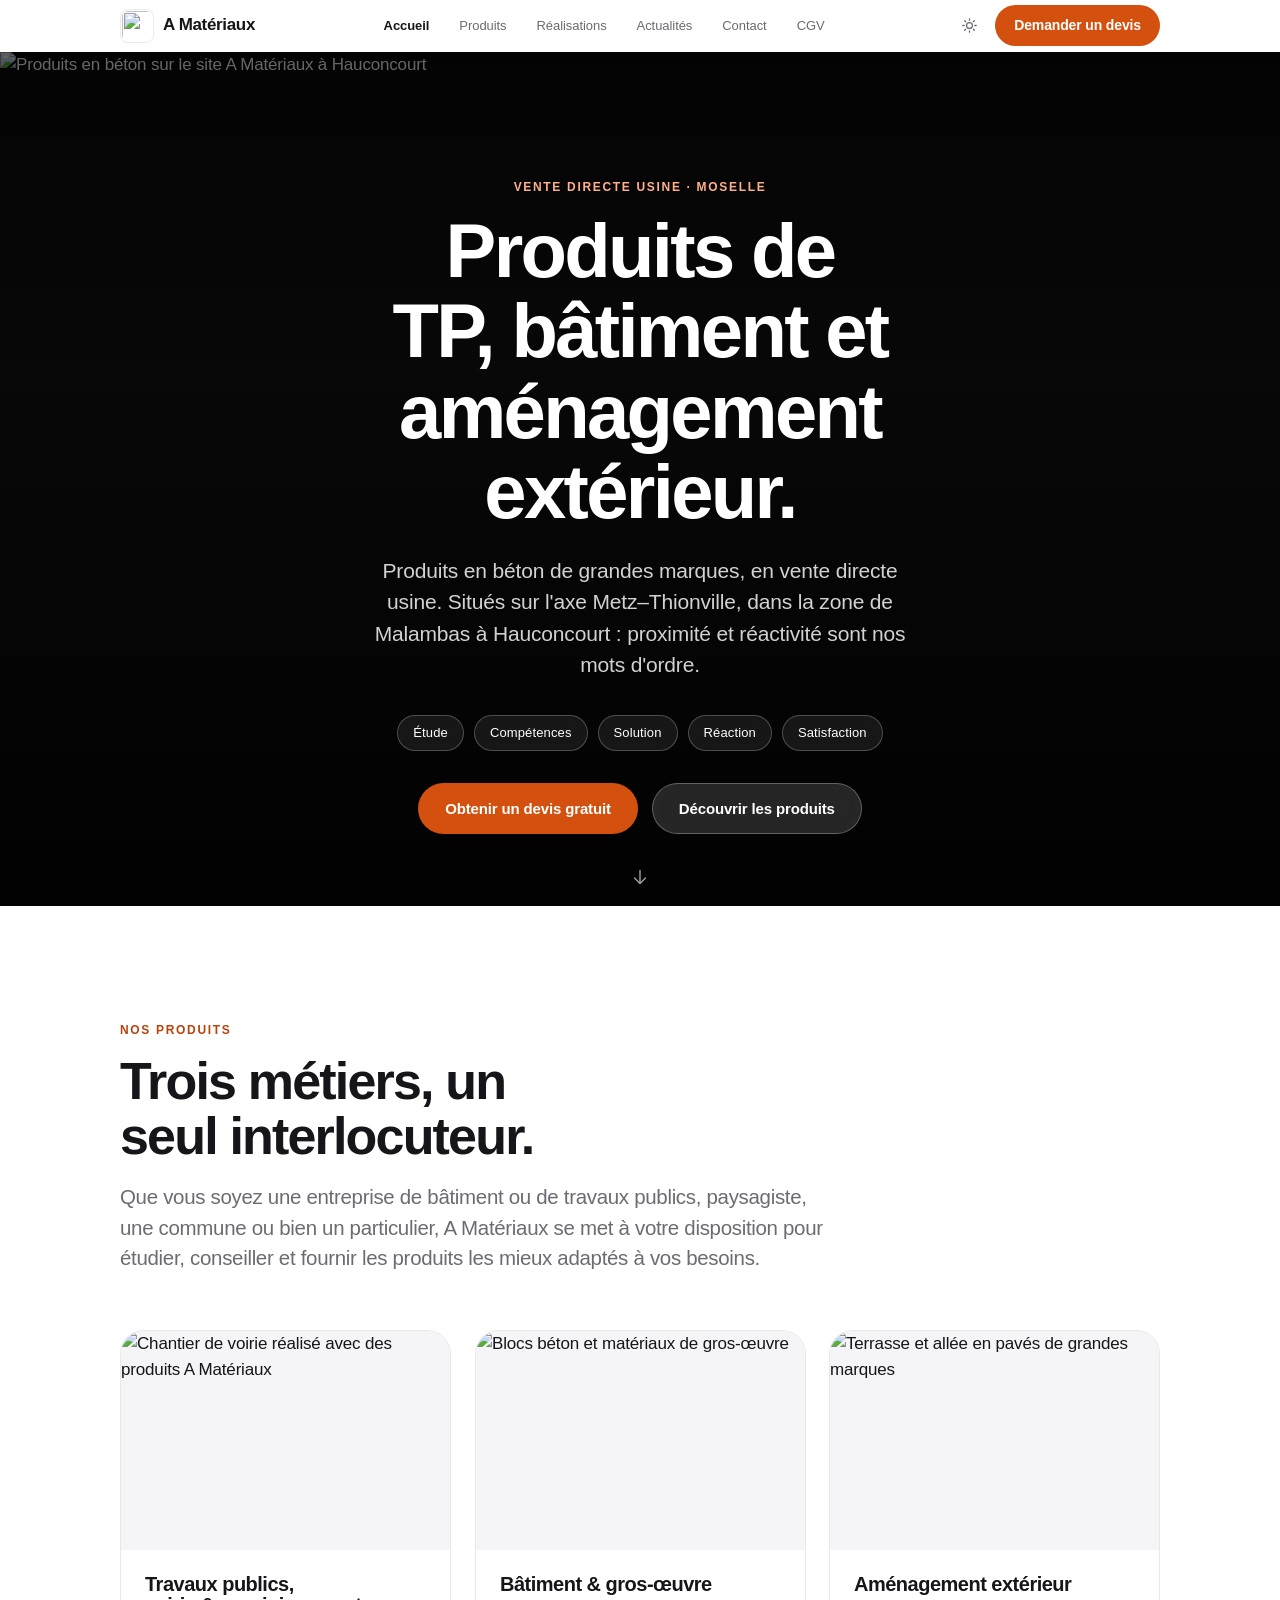
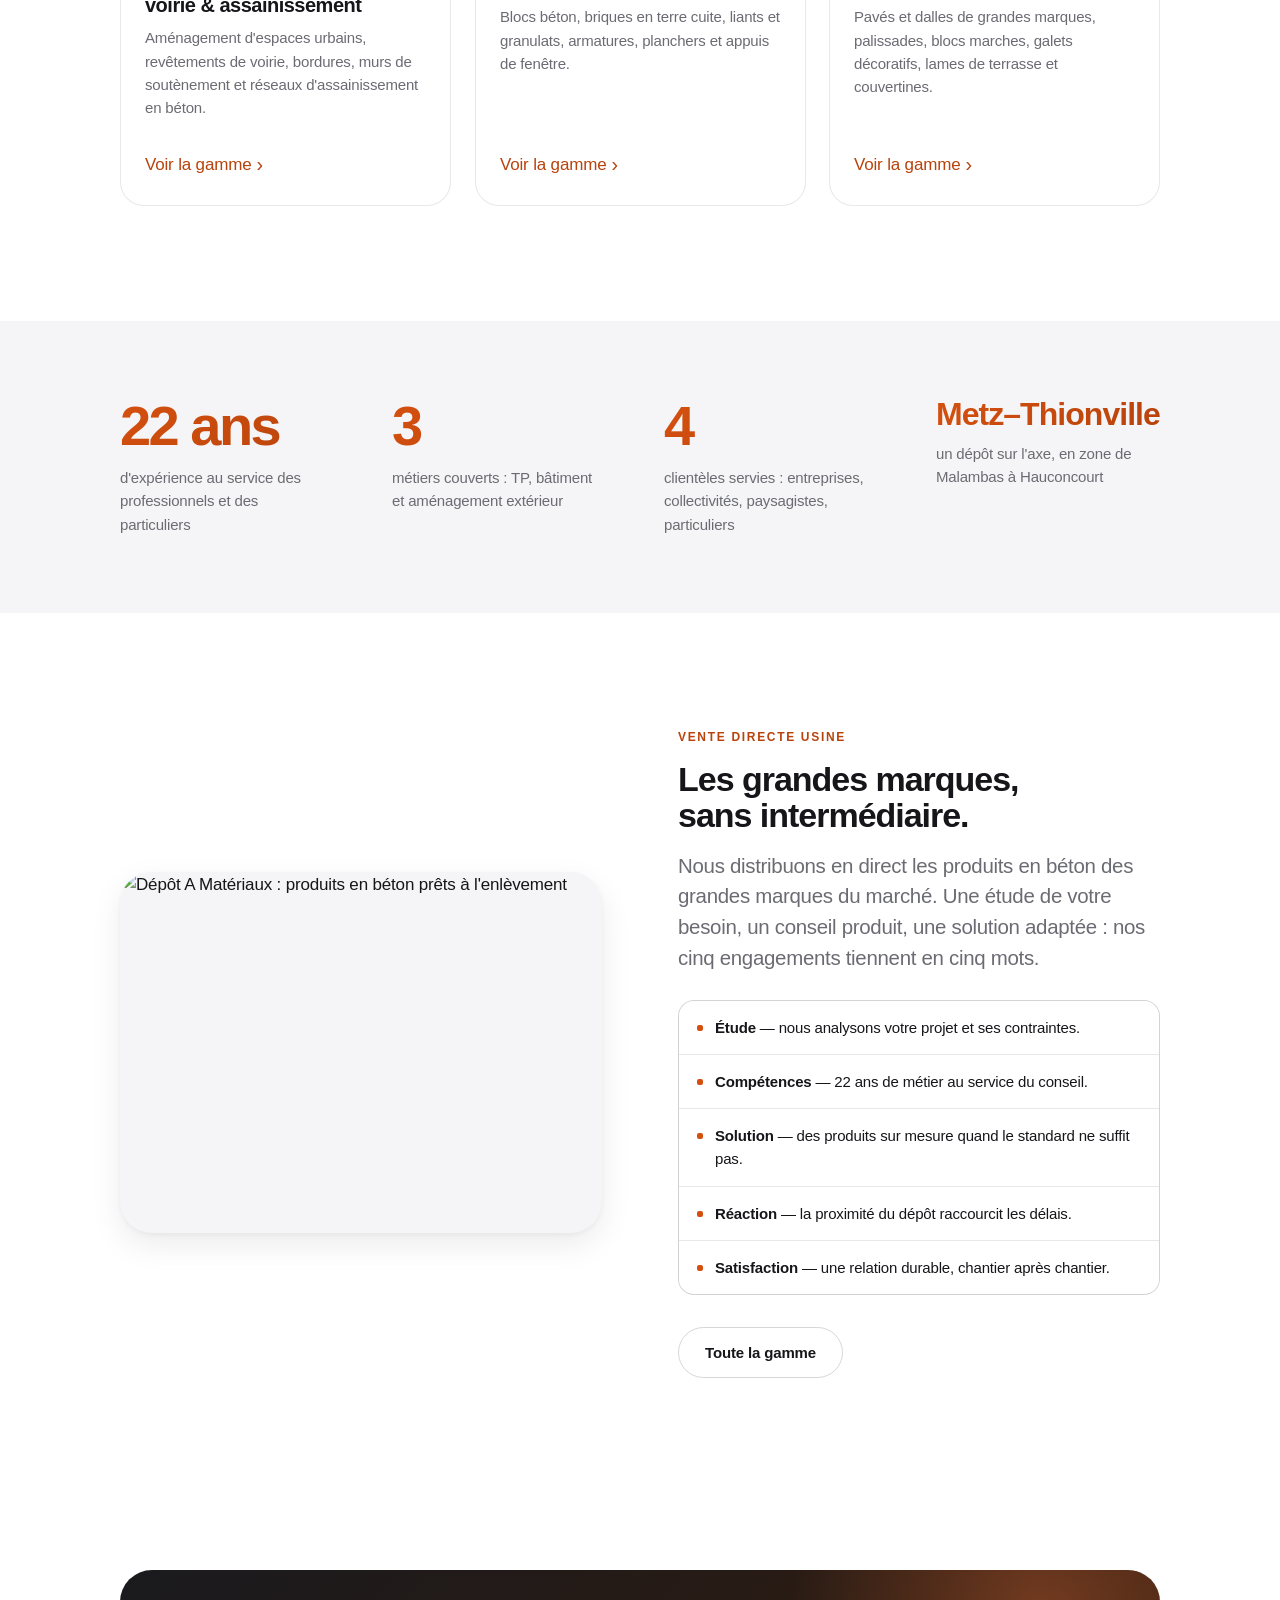
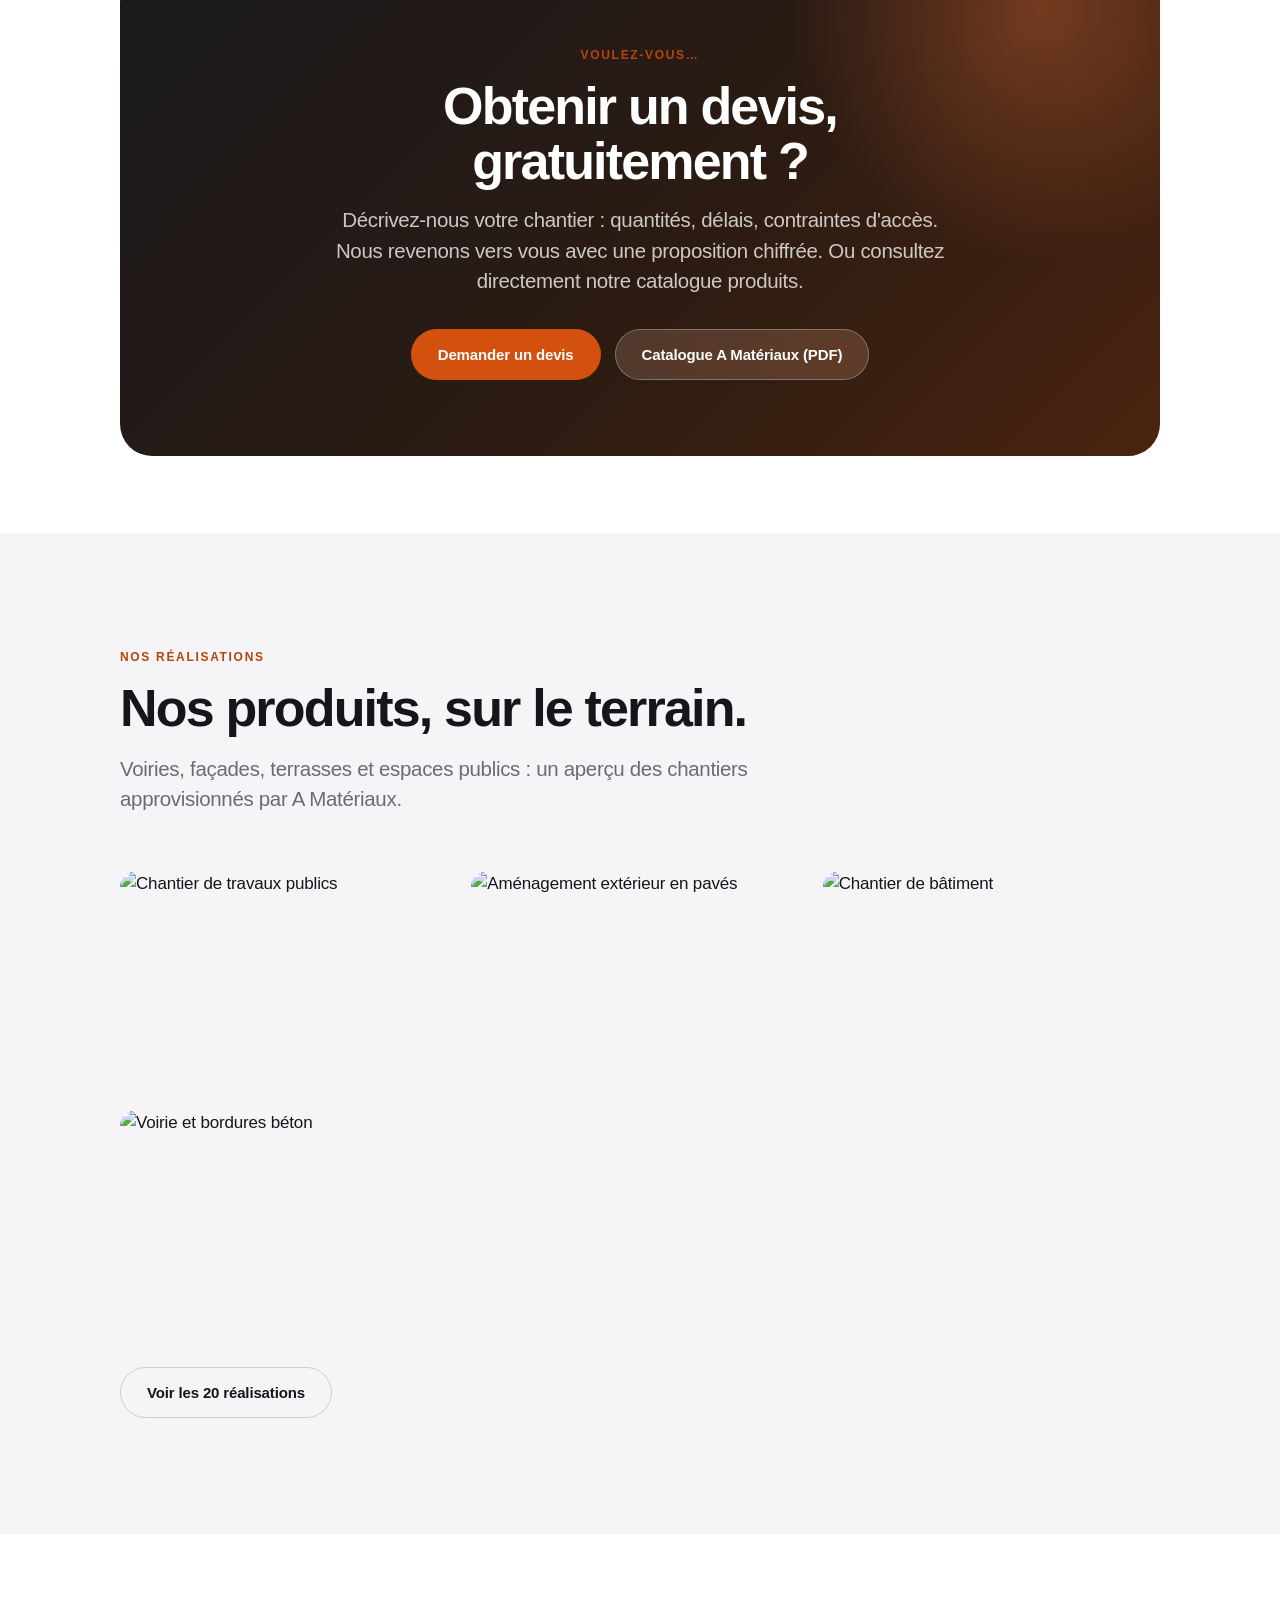
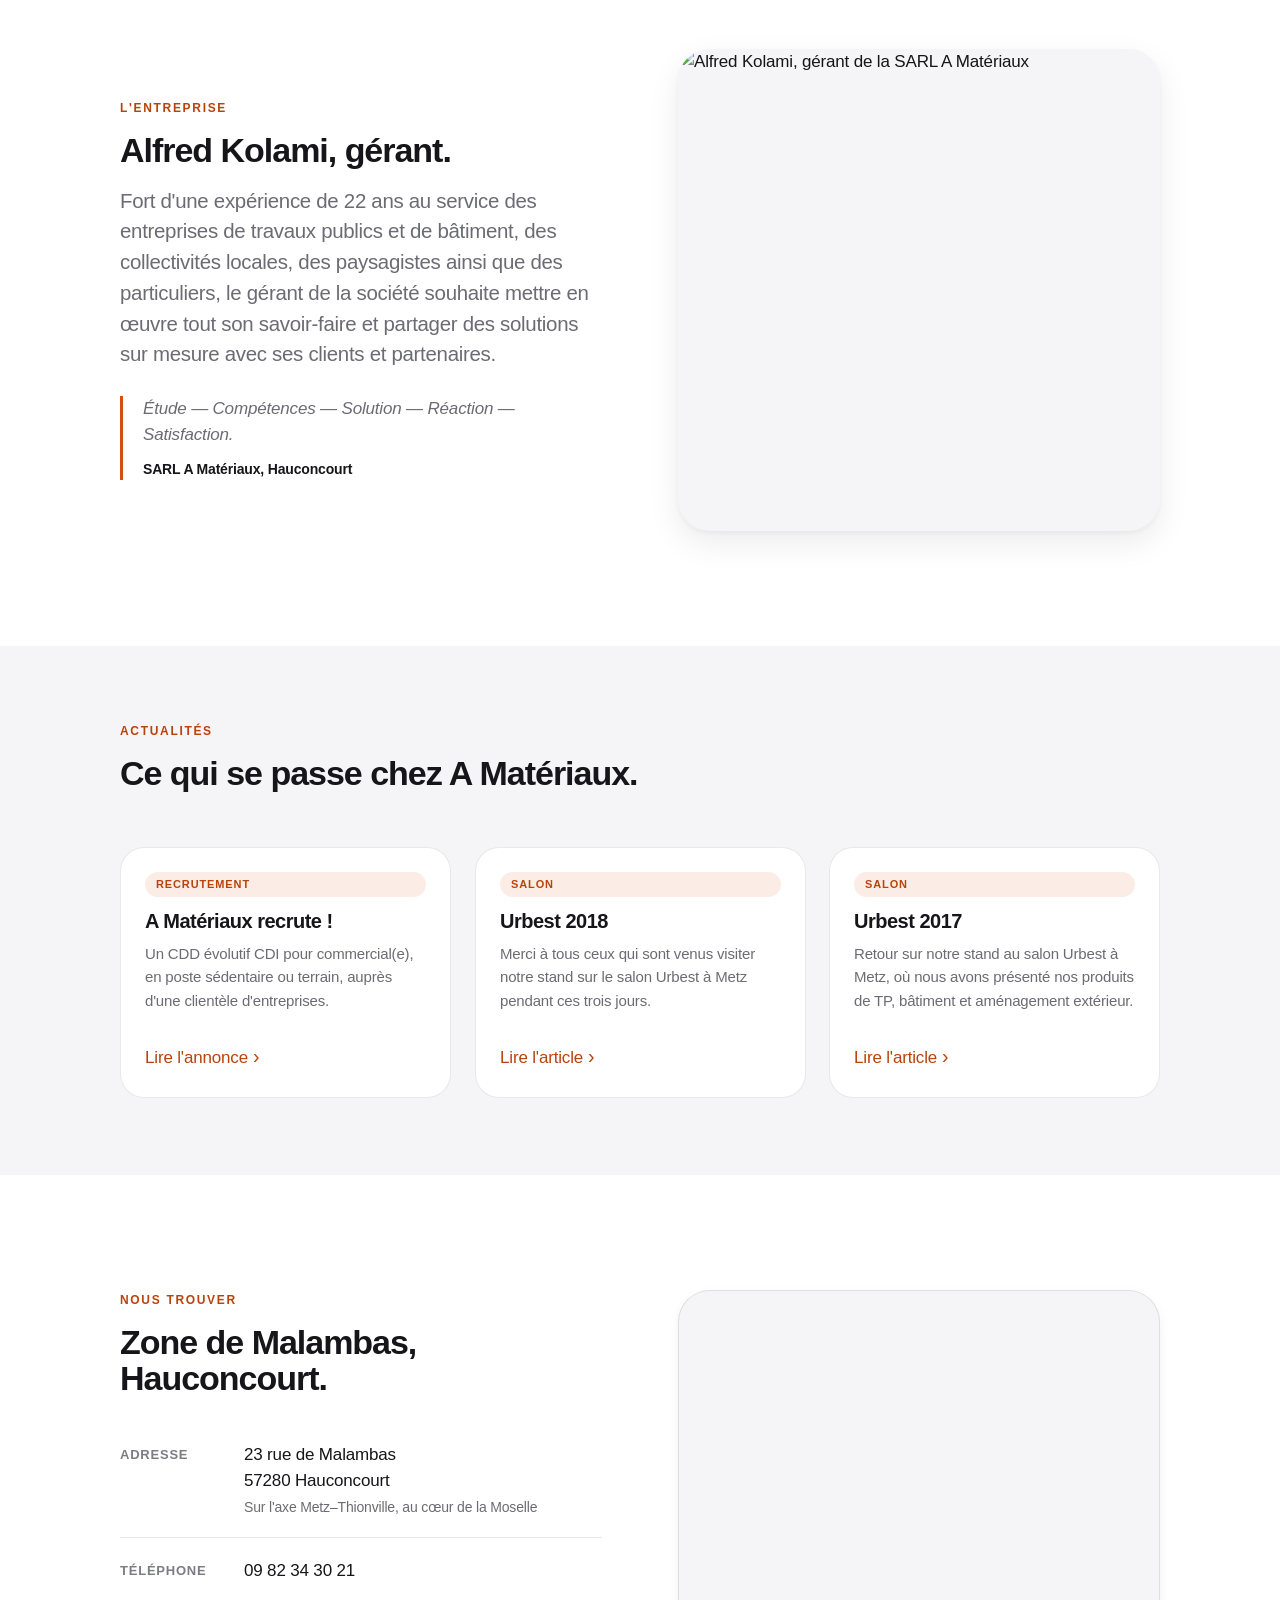
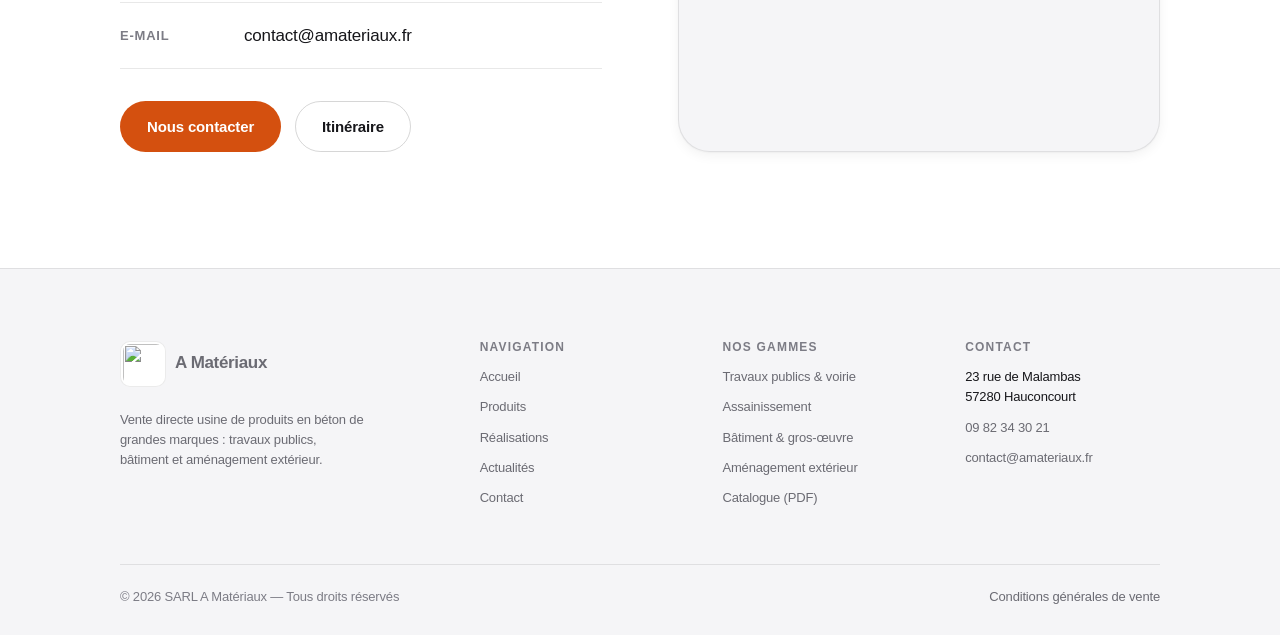
==== commit a73723f3: "Update index.html" ====
--- a/index.html
+++ b/index.html
@@ -264,7 +264,7 @@
           </p>
           <div class="btn-row center">
             <a class="btn" href="contact.html#devis">Demander un devis</a>
-            <a class="btn btn--on-dark" href="https://amateriaux.fr/wp-content/uploads/2016/08/catalogue-A-Materiaux-2016-ok.pdf" target="_blank" rel="noopener">
+            <a class="btn btn--on-dark" href="https://amateriaux.fr/wp-content/uploads/2023/04/Catalogue-A-Materiaux-2023-1_compressed.pdf" target="_blank" rel="noopener">
               Catalogue A Matériaux (PDF)
             </a>
           </div>
--- a/assets/css/style.css
+++ b/assets/css/style.css
@@ -214,6 +214,7 @@
   transition: background-color .25s var(--ease), transform .25s var(--ease),
               box-shadow .25s var(--ease), border-color .25s var(--ease);
   white-space: nowrap;
+  text-align: -webkit-center;
 }
 .btn:hover { --btn-bg: var(--accent-hover); transform: translateY(-1px); }
 .btn:active { transform: translateY(0) scale(.985); }
